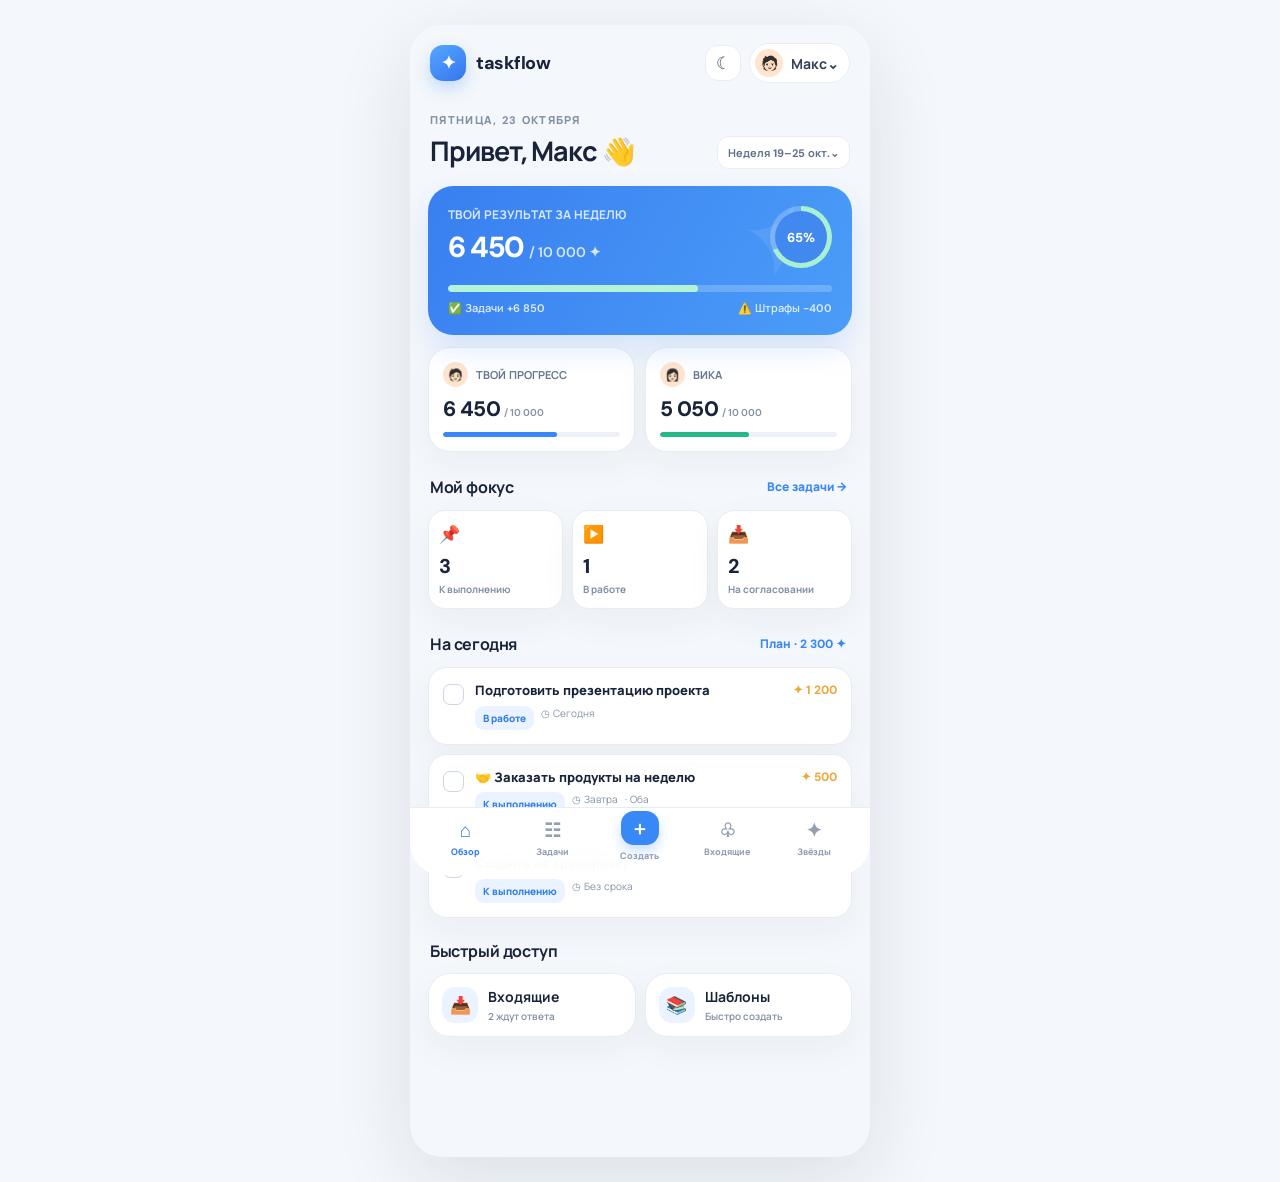
==== prototype/taskflow-miniapp.html @ b6d4b03f "feat: launch Telegram Mini App for TaskFlow" ====
<!doctype html>
<html lang="ru">
<head>
<meta charset="utf-8"><meta name="viewport" content="width=device-width,initial-scale=1,viewport-fit=cover"><meta name="theme-color" content="#f4f7fb">
<title>TaskFlow — Mini App concept</title>
<style>
@import url('https://fonts.googleapis.com/css2?family=DM+Sans:wght@400;500;600;700;800&family=Manrope:wght@400;500;600;700;800&display=swap');
:root{--bg:#f4f7fb;--card:#fff;--ink:#19243a;--muted:#8290a5;--line:#e8edf4;--blue:#3988f7;--blue2:#eaf3ff;--mint:#27b889;--amber:#f1a83b;--red:#e66a75;--shadow:0 12px 36px #253c5d0c;--radius:22px}*{box-sizing:border-box}body{margin:0;background:var(--bg);color:var(--ink);font-family:'DM Sans',Manrope,-apple-system,BlinkMacSystemFont,sans-serif;font-size:14px}button,input,select,textarea{font:inherit}button{cursor:pointer;border:0}.app{max-width:460px;min-height:100vh;margin:auto;background:var(--bg);position:relative;padding-bottom:98px;overflow:hidden}.top{padding:18px 20px 12px;display:flex;align-items:center;justify-content:space-between}.brand{display:flex;align-items:center;gap:10px;font-weight:800;font-size:18px;letter-spacing:-.5px}.logo{width:36px;height:36px;border-radius:13px;background:linear-gradient(145deg,#56a7ff,#3476ee);display:grid;place-items:center;color:white;box-shadow:0 7px 16px #3988f744}.profile{display:flex;align-items:center;gap:8px;background:#fff;border:1px solid var(--line);padding:5px 10px 5px 5px;border-radius:99px;color:#344158;font-weight:700}.avatar{width:28px;height:28px;border-radius:50%;background:#ffe5cf;display:grid;place-items:center}.content{padding:8px 18px 22px}.greeting{display:flex;justify-content:space-between;align-items:flex-end;margin:9px 2px 17px}.eyebrow{color:var(--muted);font-size:11px;font-weight:800;text-transform:uppercase;letter-spacing:1.3px}.greeting h1{font-size:27px;letter-spacing:-1.1px;margin:5px 0 0}.week-chip{background:#fff;border:1px solid var(--line);border-radius:12px;padding:8px 10px;color:#61718a;font-size:11px;font-weight:700}.hero{background:linear-gradient(120deg,#397ff0,#4b9df8);color:white;border-radius:25px;padding:20px;box-shadow:0 15px 30px #3988f72a;position:relative;overflow:hidden}.hero:after{content:'✦';position:absolute;right:22px;top:-17px;font-size:112px;color:#ffffff16;transform:rotate(15deg)}.hero-head{display:flex;justify-content:space-between;position:relative;z-index:1}.hero-label{font-size:12px;color:#d8e9ff;font-weight:700}.hero-total{font-size:29px;font-weight:800;letter-spacing:-1px;margin-top:5px}.hero-total small{font-size:14px;font-weight:600;color:#d5e6ff;letter-spacing:0}.goal-ring{width:62px;height:62px;border-radius:50%;display:grid;place-items:center;background:conic-gradient(#a9f0d2 0 68%,#ffffff39 68%);position:relative}.goal-ring:before{content:'';position:absolute;inset:5px;background:#4289ef;border-radius:50%}.goal-ring span{position:relative;font-size:13px;font-weight:800}.progress{height:7px;border-radius:10px;background:#ffffff35;margin:17px 0 8px;overflow:hidden;position:relative;z-index:1}.progress i{display:block;background:#b3f4d8;width:68%;height:100%;border-radius:inherit}.hero-foot{display:flex;justify-content:space-between;color:#deedff;font-size:11px;font-weight:600;position:relative;z-index:1}.duo{display:grid;grid-template-columns:1fr 1fr;gap:10px;margin:12px 0}.person-card,.stat,.panel,.task-card,.shortcut{background:var(--card);border:1px solid var(--line);border-radius:var(--radius);box-shadow:var(--shadow)}.person-card{padding:14px}.person-head{display:flex;align-items:center;gap:8px;color:#69788e;font-weight:700;font-size:11px}.person-head .avatar{width:25px;height:25px;font-size:12px}.person-points{font-size:21px;font-weight:800;letter-spacing:-.6px;margin:8px 0 2px}.person-points small{font-size:10px;color:var(--muted);font-weight:600;letter-spacing:0}.mini-bar{height:5px;background:#edf1f7;border-radius:9px;overflow:hidden;margin-top:9px}.mini-bar i{height:100%;display:block;background:var(--blue);border-radius:9px}.section-head{display:flex;align-items:center;justify-content:space-between;margin:22px 2px 11px}.section-head h2{font-size:16px;margin:0;letter-spacing:-.4px}.text-btn{background:none;color:var(--blue);font-size:12px;font-weight:800;padding:4px}.metrics{display:grid;grid-template-columns:repeat(3,1fr);gap:9px}.stat{padding:12px 10px;border-radius:17px}.stat-icon{font-size:17px}.stat-num{font-size:20px;font-weight:800;margin-top:8px;letter-spacing:-.5px}.stat-label{color:var(--muted);font-size:10px;font-weight:700;margin-top:3px}.shortcuts{display:grid;grid-template-columns:1fr 1fr;gap:9px}.shortcut{padding:13px;display:flex;align-items:center;gap:10px;text-align:left;color:var(--ink);font-weight:700}.shortcut .tile{width:36px;height:36px;border-radius:13px;display:grid;place-items:center;background:var(--blue2);font-size:17px}.shortcut small{display:block;color:var(--muted);font-size:10px;font-weight:600;margin-top:3px}.panel{padding:14px;border-radius:19px}.task-card{padding:14px;margin-bottom:9px;border-radius:19px;display:flex;gap:11px;align-items:flex-start;cursor:pointer}.check{width:21px;height:21px;border-radius:7px;border:1.7px solid #cbd6e5;flex:0 0 auto;margin-top:2px}.task-body{flex:1;min-width:0}.task-title{font-weight:800;font-size:13px;line-height:1.35}.task-meta{color:var(--muted);font-size:10px;margin-top:6px;display:flex;gap:7px;flex-wrap:wrap}.task-points{font-size:12px;color:#eca93f;font-weight:800;white-space:nowrap}.badge{display:inline-flex;align-items:center;gap:4px;padding:5px 8px;border-radius:9px;font-size:10px;font-weight:800;background:#eff4fa;color:#75849a}.badge.blue{background:#eaf3ff;color:#347fe7}.badge.green{background:#e8f8f1;color:#21a879}.badge.orange{background:#fff5e5;color:#df972d}.badge.red{background:#fff0f1;color:#d85d68}.filters{display:flex;gap:7px;overflow:auto;padding:2px 0 10px;scrollbar-width:none}.filters button{background:#fff;border:1px solid var(--line);padding:8px 12px;border-radius:99px;color:#76859b;font-size:11px;font-weight:800;white-space:nowrap}.filters button.active{background:#2f80f4;border-color:#2f80f4;color:white}.tabscope{display:flex;background:#e9eef6;border-radius:13px;padding:3px;margin:6px 0 12px}.tabscope button{background:transparent;flex:1;padding:8px 2px;border-radius:10px;color:#78869a;font-size:10px;font-weight:800}.tabscope button.active{background:white;color:#2d7fea;box-shadow:0 2px 8px #263b5b10}.bottom{position:fixed;bottom:0;left:50%;transform:translateX(-50%);width:min(460px,100%);padding:9px 12px calc(10px + env(safe-area-inset-bottom));background:#fffffff2;backdrop-filter:blur(18px);border-top:1px solid #e7edf5;display:grid;grid-template-columns:repeat(5,1fr);z-index:10}.nav{color:#94a0b2;background:none;display:flex;align-items:center;flex-direction:column;gap:4px;font-size:9px;font-weight:800;padding:3px}.nav b{font-size:19px;line-height:21px}.nav.active{color:#347fe8}.nav.add b{background:#3888f5;color:white;border-radius:13px;width:38px;height:34px;display:grid;place-items:center;margin-top:-9px;box-shadow:0 6px 12px #3988f744}.page-title{font-size:24px;letter-spacing:-.9px;margin:8px 2px 5px}.sub{color:var(--muted);font-size:12px;margin:0 2px 15px}.summary-row{display:flex;gap:8px;overflow:auto;margin:12px 0}.summary-pill{background:white;border:1px solid var(--line);border-radius:13px;padding:10px 12px;white-space:nowrap;font-size:11px;color:#687991;font-weight:700}.summary-pill strong{color:var(--ink);font-size:14px;margin-right:4px}.primary{width:100%;border-radius:15px;padding:14px;color:white;background:var(--blue);font-weight:800;box-shadow:0 8px 17px #3988f72b}.secondary{background:#eef4fc;color:#3d80dc;border-radius:13px;padding:11px 13px;font-weight:800}.danger{background:#fff0f1;color:#d75c67;border-radius:13px;padding:11px 13px;font-weight:800}.modal-wrap{position:fixed;inset:0;background:#14223a66;z-index:30;display:none;align-items:flex-end;justify-content:center}.modal-wrap.open{display:flex}.modal{width:min(460px,100%);max-height:90vh;overflow:auto;background:#f8fafd;border-radius:25px 25px 0 0;padding:11px 20px calc(22px + env(safe-area-inset-bottom));animation:up .22s ease}.handle{width:38px;height:4px;background:#d8e0eb;border-radius:8px;margin:0 auto 17px}.modal-head{display:flex;justify-content:space-between;align-items:center;margin-bottom:17px}.modal-head h2{margin:0;font-size:19px;letter-spacing:-.5px}.close{width:31px;height:31px;border-radius:50%;background:#eaf0f7;color:#7b899d;font-size:19px}.field{margin:13px 0}.field label{display:block;color:#687890;font-size:11px;font-weight:800;margin:0 0 7px 2px}.field input,.field select,.field textarea{width:100%;border:1px solid #e1e8f0;border-radius:13px;background:#fff;padding:13px;color:var(--ink);outline:0}.field textarea{min-height:78px;resize:vertical}.choice-row{display:flex;gap:7px}.choice{flex:1;border:1px solid #e1e8f0;background:#fff;color:#697991;padding:10px 5px;border-radius:12px;font-size:11px;font-weight:800}.choice.selected{background:#eaf3ff;border-color:#82b6fa;color:#347fe8}.modal-actions{display:flex;gap:9px;margin-top:18px}.modal-actions>*{flex:1}.confirm-card{padding:18px;background:#fff;border-radius:19px;text-align:center;margin:15px 0}.confirm-card .big{font-size:36px}.confirm-card h3{margin:8px 0}.confirm-card p{color:var(--muted);font-size:12px;line-height:1.5}.approval{border:1px solid #e9edf4;border-radius:17px;background:#fff;padding:14px;margin:9px 0}.approval-actions{display:flex;gap:7px;margin-top:12px}.approval-actions button{flex:1}.empty{text-align:center;padding:30px 18px;color:#8794a7}.empty b{display:block;font-size:32px;margin-bottom:8px}.toast{position:fixed;z-index:50;left:50%;bottom:91px;transform:translate(-50%,20px);opacity:0;background:#17243a;color:white;padding:11px 16px;border-radius:13px;font-size:12px;font-weight:700;transition:.2s;pointer-events:none;white-space:nowrap}.toast.show{opacity:1;transform:translate(-50%,0)}.week-switch{display:flex;align-items:center;justify-content:space-between;margin:10px 0 14px}.week-switch button{background:#fff;border:1px solid var(--line);width:34px;height:34px;border-radius:11px;color:#4a85d5;font-size:18px}.week-switch strong{font-size:12px}.score-card{padding:16px;background:white;border:1px solid var(--line);border-radius:19px;margin-bottom:10px}.score-top{display:flex;align-items:center;justify-content:space-between}.score-name{font-weight:800}.score-total{font-size:22px;font-weight:800;letter-spacing:-.8px}.score-detail{display:flex;justify-content:space-between;margin-top:11px;color:#8793a5;font-size:10px}.score-detail b{color:#45536a}.setting-row{display:flex;justify-content:space-between;align-items:center;padding:14px 2px;border-bottom:1px solid var(--line)}.setting-row:last-child{border:0}.setting-row span{font-weight:700}.setting-row small{display:block;color:var(--muted);font-size:10px;margin-top:4px}.setting-row button{background:#eef4fc;color:#4385dd;padding:8px 10px;border-radius:10px;font-weight:800;font-size:11px}@keyframes up{from{transform:translateY(30px);opacity:.7}to{transform:translateY(0);opacity:1}}@media(min-width:700px){body{padding:25px 0}.app{min-height:calc(100vh - 50px);border-radius:32px;box-shadow:0 24px 80px #1e35551c}.bottom{bottom:25px;border-radius:0 0 32px 32px}.modal-wrap{align-items:center}.modal{border-radius:25px;padding-bottom:22px}}
/* Dark palette follows Telegram's night surfaces while keeping the same accent hierarchy. */
:root[data-theme="dark"]{color-scheme:dark;--bg:#111820;--card:#1a242f;--ink:#eef3fa;--muted:#91a0b2;--line:#293643;--blue:#4a96ff;--blue2:#213852;--shadow:0 12px 36px #00000024}
:root[data-theme="dark"] body{background:var(--bg)}
:root[data-theme="dark"] .profile,:root[data-theme="dark"] .week-chip,:root[data-theme="dark"] .filters button,:root[data-theme="dark"] .summary-pill,:root[data-theme="dark"] .score-card,:root[data-theme="dark"] .approval,:root[data-theme="dark"] .confirm-card,:root[data-theme="dark"] .field input,:root[data-theme="dark"] .field select,:root[data-theme="dark"] .field textarea,:root[data-theme="dark"] .choice{background:#1a242f;color:var(--ink);border-color:var(--line)}
:root[data-theme="dark"] .profile{color:#dce5f0}
:root[data-theme="dark"] .person-head,:root[data-theme="dark"] .score-detail,:root[data-theme="dark"] .task-meta{color:#9aaabd}
:root[data-theme="dark"] .mini-bar{background:#303d4a}
:root[data-theme="dark"] .check{border-color:#536274}
:root[data-theme="dark"] .badge{background:#293643;color:#a8b6c7}
:root[data-theme="dark"] .badge.blue{background:#203953;color:#80b8ff}
:root[data-theme="dark"] .badge.green{background:#1d3b34;color:#72d6b1}
:root[data-theme="dark"] .badge.orange{background:#423624;color:#f2c26e}
:root[data-theme="dark"] .badge.red{background:#432b32;color:#f08b95}
:root[data-theme="dark"] .tabscope{background:#202b36}
:root[data-theme="dark"] .tabscope button.active{background:#334250;color:#8fc0ff;box-shadow:none}
:root[data-theme="dark"] .bottom{background:#151e27f2;border-color:#293643}
:root[data-theme="dark"] .secondary,:root[data-theme="dark"] .setting-row button{background:#263847;color:#91c2ff}
:root[data-theme="dark"] .danger{background:#422b32;color:#ff9ca4}
:root[data-theme="dark"] .modal{background:#18222c}
:root[data-theme="dark"] .handle{background:#465360}
:root[data-theme="dark"] .close{background:#293743;color:#bac6d3}
:root[data-theme="dark"] .field label{color:#a2b0c0}
:root[data-theme="dark"] .choice.selected{background:#203953;border-color:#4a96ff;color:#91c4ff}
:root[data-theme="dark"] .approval{border-color:#293643}
:root[data-theme="dark"] .score-detail b{color:#dce5f0}
:root[data-theme="dark"] .theme-toggle{background:#263847;color:#ffd36f}
.top-actions{display:flex;align-items:center;gap:8px}.theme-toggle{width:36px;height:36px;border-radius:13px;background:#fff;border:1px solid var(--line);color:#42516a;font-size:17px;display:grid;place-items:center}
</style>
</head>
<body><div class="app"><header class="top"><div class="brand"><div class="logo">✦</div>taskflow</div><div class="top-actions"><button class="theme-toggle" id="themeToggle" aria-label="Включить тёмную тему" onclick="toggleTheme()">☾</button><button class="profile" onclick="toast('Профиль: Макс')"><span class="avatar">🧑🏻</span> Макс⌄</button></div></header><main id="view" class="content"></main><nav class="bottom" id="nav"></nav></div><div class="modal-wrap" id="modalWrap" onclick="if(event.target===this)closeModal()"><section class="modal" id="modal"></section></div><div class="toast" id="toast"></div>
<script>
const peer='Вика';let page='home',scope='mine',filter='all',weekOffset=0;let nextId=12;
let tasks=[
{id:1,title:'Подготовить презентацию проекта',status:'IN_PROGRESS',target:'SELF',owner:'Макс',points:1200,deadline:'Сегодня',effort:90,comment:'Финальная версия для встречи',author:'Макс'},
{id:2,title:'Заказать продукты на неделю',status:'TODO',target:'SHARED',owner:'Оба',points:500,deadline:'Завтра',effort:30,comment:'Не забыть кофе и фрукты',author:'Вика'},
{id:3,title:'Разобрать кладовку',status:'BACKLOG',target:'PEER',owner:peer,points:800,deadline:'25 окт',effort:60,comment:'',author:'Макс'},
{id:4,title:'Сходить на тренировку',status:'TODO',target:'SELF',owner:'Макс',points:350,deadline:'Без срока',effort:60,comment:'',author:'Макс'},
{id:5,title:'Оплатить интернет',status:'DONE',target:'SELF',owner:'Макс',points:150,deadline:'Вчера',effort:5,comment:'',author:'Макс'},
{id:6,title:'Записать машину на ТО',status:'BACKLOG',target:'SELF',owner:'Макс',points:600,deadline:'Без срока',effort:20,comment:'',author:peer},
{id:7,title:'Выбрать фильм на вечер',status:'TODO',target:'SHARED',owner:'Оба',points:250,deadline:'Сегодня',effort:15,comment:'',author:'Макс'},
{id:8,title:'Купить корм для кота',status:'CANCELLED',target:'PEER',owner:peer,points:300,deadline:'Без срока',effort:10,comment:'',author:'Вика'}];
let penalties=[{name:'Опоздание',emoji:'⏰',method:'За минуту',rate:50,active:true},{name:'Instagram',emoji:'📱',method:'За минуту',rate:100,active:true},{name:'Другое',emoji:'✏️',method:'Вручную',rate:null,active:true}];
let templates=[{title:'Английский',points:500,effort:60},{title:'Диплом',points:500,effort:60},{title:'Тренировка',points:350,effort:60}];let results=[{name:'Макс',earned:6850,lost:400,goal:10000,emoji:'🧑🏻'},{name:'Вика',earned:5200,lost:150,goal:10000,emoji:'👩🏻'}];
const statuses={BACKLOG:['Ждёт согласования','orange'],TODO:['К выполнению','blue'],IN_PROGRESS:['В работе','blue'],DONE:['Выполнено','green'],CANCELLED:['Отменена','red']};
const money=n=>Number(n||0).toLocaleString('ru-RU');
function toast(s){let t=document.getElementById('toast');t.textContent=s;t.classList.add('show');setTimeout(()=>t.classList.remove('show'),2100)}
function go(p){page=p;render()}function navRender(){let items=[['home','⌂','Обзор'],['tasks','☷','Задачи'],['new','＋','Создать'],['inbox','♧','Входящие'],['stars','✦','Звёзды']];document.getElementById('nav').innerHTML=items.map(([id,icon,label])=>`<button class="nav ${page===id?'active':''} ${id==='new'?'add':''}" onclick="${id==='new'?'openTask()':`go('${id}')`}"><b>${icon}</b>${label}</button>`).join('')}
function esc(s){return String(s).replace(/[&<>"']/g,c=>({'&':'&amp;','<':'&lt;','>':'&gt;','"':'&quot;',"'":'&#39;'}[c]))}
function home(){let active=tasks.filter(t=>['TODO','IN_PROGRESS'].includes(t.status));let done=tasks.filter(t=>t.status==='DONE').length;let backlog=tasks.filter(t=>t.status==='BACKLOG').length;return `<div class="greeting"><div><div class="eyebrow">Пятница, 23 октября</div><h1>Привет, Макс 👋</h1></div><div class="week-chip">Неделя 19–25 окт.⌄</div></div><section class="hero"><div class="hero-head"><div><div class="hero-label">ТВОЙ РЕЗУЛЬТАТ ЗА НЕДЕЛЮ</div><div class="hero-total">${money(6450)} <small>/ 10 000 ✦</small></div></div><div class="goal-ring"><span>65%</span></div></div><div class="progress"><i style="width:65%"></i></div><div class="hero-foot"><span>✅ Задачи +6 850</span><span>⚠️ Штрафы −400</span></div></section><div class="duo">${results.map(r=>`<div class="person-card"><div class="person-head"><span class="avatar">${r.emoji}</span>${r.name=== 'Макс'?'ТВОЙ ПРОГРЕСС':'ВИКА'}</div><div class="person-points">${money(r.earned-r.lost)} <small>/ ${money(r.goal)}</small></div><div class="mini-bar"><i style="width:${(r.earned-r.lost)/r.goal*100}%;background:${r.name==='Макс'?'#3988f7':'#27b889'}"></i></div></div>`).join('')}</div><div class="section-head"><h2>Мой фокус</h2><button class="text-btn" onclick="go('tasks')">Все задачи →</button></div><div class="metrics"><div class="stat"><div class="stat-icon">📌</div><div class="stat-num">${active.filter(t=>t.status==='TODO').length}</div><div class="stat-label">К выполнению</div></div><div class="stat"><div class="stat-icon">▶️</div><div class="stat-num">${active.filter(t=>t.status==='IN_PROGRESS').length}</div><div class="stat-label">В работе</div></div><div class="stat"><div class="stat-icon">📥</div><div class="stat-num">${backlog}</div><div class="stat-label">На согласовании</div></div></div><div class="section-head"><h2>На сегодня</h2><button class="text-btn" onclick="go('tasks')">План · ${money(active.reduce((n,t)=>n+t.points,0))} ✦</button></div>${active.slice(0,3).map(taskRow).join('')}<div class="section-head"><h2>Быстрый доступ</h2></div><div class="shortcuts"><button class="shortcut" onclick="go('inbox')"><span class="tile">📥</span><span>Входящие<small>${backlog} ждут ответа</small></span></button><button class="shortcut" onclick="go('templates')"><span class="tile">📚</span><span>Шаблоны<small>Быстро создать</small></span></button></div>`}
function taskPage(){let all=tasks.filter(t=>{if(scope==='mine'&&t.owner!=='Макс'&&t.target!=='SHARED')return false;if(scope==='peer'&&t.owner==='Макс')return false;if(scope==='shared'&&t.target!=='SHARED')return false;if(scope==='assigned'&&t.author!=='Макс')return false;return filter==='all'||filter==='active'&&['TODO','IN_PROGRESS'].includes(t.status)||filter==='work'&&t.status==='IN_PROGRESS'||filter==='backlog'&&t.status==='BACKLOG'||filter==='done'&&t.status==='DONE'||filter==='archive'&&['DONE','CANCELLED'].includes(t.status)});let todo=tasks.filter(t=>t.status==='TODO').reduce((n,t)=>n+t.points,0),work=tasks.filter(t=>t.status==='IN_PROGRESS').reduce((n,t)=>n+t.points,0);return `<h1 class="page-title">Задачи</h1><p class="sub">Весь план и задачи для вас двоих</p><div class="summary-row"><div class="summary-pill"><strong>${money(todo)}</strong> к выполнению</div><div class="summary-pill"><strong>${money(work)}</strong> в работе</div><div class="summary-pill"><strong>${money(todo+work)}</strong> план ✦</div></div><div class="tabscope">${[['mine','Мои'],['peer','Вики'],['shared','Общие'],['assigned','Создал']].map(([s,l])=>`<button class="${scope===s?'active':''}" onclick="scope='${s}';render()">${l}</button>`).join('')}</div><div class="filters">${[['all','Все'],['active','Активные'],['work','В работе'],['backlog','Согласование'],['done','Готово'],['archive','Архив']].map(([f,l])=>`<button class="${filter===f?'active':''}" onclick="filter='${f}';render()">${l}</button>`).join('')}</div>${all.length?all.map(taskRow).join(''):`<div class="empty"><b>☀️</b>Здесь пока нет задач</div>`}<button class="primary" onclick="openTask()">＋ Новая задача</button>`}
function inbox(){let pending=tasks.filter(t=>t.status==='BACKLOG');return `<h1 class="page-title">Входящие</h1><p class="sub">Предложения, которые ждут твоего решения</p>${pending.length?pending.map(t=>`<div class="approval"><div style="display:flex;justify-content:space-between"><span class="badge orange">${t.owner==='Макс'?'Нужно оценить':'Нужно принять'}</span><span class="task-points">✦ ${money(t.points)}${t.target==='SHARED'?' каждому':''}</span></div><h3 style="font-size:15px;margin:12px 0 5px">${esc(t.title)}</h3><div class="task-meta">От ${t.author} · ${t.deadline} · ${t.effort} мин.</div>${t.comment?`<p style="font-size:11px;color:#738198">${esc(t.comment)}</p>`:''}<div class="approval-actions"><button class="primary" style="padding:10px" onclick="approve(${t.id})">✓ Принять ${money(t.points)} ✦</button><button class="secondary" onclick="rateOther(${t.id})">Изменить</button></div><button class="text-btn" style="margin:8px 0 0" onclick="rejectTask(${t.id})">Отклонить предложение</button></div>`).join(''):`<div class="empty"><b>✨</b>Все предложения рассмотрены</div>`}`}
function stars(){return `<h1 class="page-title">Звёзды</h1><p class="sub">Результаты и история баллов</p><div class="week-switch"><button onclick="weekOffset--;render()">‹</button><strong>${weekOffset===0?'19 — 25 октября':weekOffset===-1?'12 — 18 октября':'Неделя '+(20+weekOffset*7)+' октября'}</strong><button onclick="weekOffset=Math.min(0,weekOffset+1);render()">›</button></div>${results.map(r=>{let earned=weekOffset===0?r.earned:r.earned-1900,lost=weekOffset===0?r.lost:r.lost+100,net=earned-lost,pct=Math.max(0,Math.min(100,net/r.goal*100));return `<section class="score-card"><div class="score-top"><div><div class="person-head"><span class="avatar">${r.emoji}</span><span class="score-name">${r.name}</span></div><div class="score-total" style="margin-top:9px">${money(net)} <span style="font-size:12px;color:#8793a5">/ ${money(r.goal)} ✦</span></div></div><div class="goal-ring" style="background:conic-gradient(${r.name==='Макс'?'#3988f7':'#27b889'} ${pct}%,#edf2f8 ${pct}%)"><span style="color:#25344b">${Math.round(pct)}%</span></div></div><div class="mini-bar"><i style="width:${pct}%;background:${r.name==='Макс'?'#3988f7':'#27b889'}"></i></div><div class="score-detail"><span>Задачи <b>+${money(earned)}</b></span><span>Штрафы <b>−${money(lost)}</b></span><span>Осталось <b>${money(Math.max(0,r.goal-net))}</b></span></div></section>`}).join('')}<div class="section-head"><h2>История баллов</h2><button class="text-btn" onclick="toast('Показаны последние 5 недель')">Все недели⌄</button></div><div class="panel">${['13–19 окт.','6–12 окт.','29 сен. – 5 окт.'].map((x,i)=>`<div class="setting-row"><span>📅 ${x}<small>Макс ${money([4550,8100,7200][i])} ✦ · Вика ${money([6020,3400,9110][i])} ✦</small></span><span class="badge ${i===1?'green':'blue'}">${i===1?'Цель достигнута':'Неделя'}</span></div>`).join('')}</div><div class="section-head"><h2>Штрафы</h2><button class="text-btn" onclick="go('penalties')">Смотреть все →</button></div><button class="shortcut" style="width:100%" onclick="go('penalties')"><span class="tile">⚠️</span><span>Штрафы этой недели<small>Макс −400 ✦ · Вика −150 ✦</small></span></button>`}
function templatePage(){return `<h1 class="page-title">Шаблоны</h1><p class="sub">Общие заготовки с готовой оценкой</p>${templates.map((t,i)=>`<div class="task-card" onclick="openTask(0,${i})"><div class="tile" style="width:38px;height:38px;border-radius:13px;background:#eef5ff;display:grid;place-items:center">${['📘','🎓','🏃'][i%3]}</div><div class="task-body"><div class="task-title">${esc(t.title)}</div><div class="task-meta">⏱ ${t.effort} мин. · готовая оценка</div></div><div class="task-points">✦ ${money(t.points)}</div></div>`).join('')}<button class="primary" onclick="editTemplate()">＋ Создать шаблон</button><div class="section-head"><h2>Автоматическая оценка</h2></div><p class="sub">Задачи себе и общие задачи из шаблона сразу попадают в план. Если изменить название, время или баллы, задаче понадобится согласование.</p>`}
function penaltyPage(){return `<h1 class="page-title">Штрафы</h1><p class="sub">Назначайте вручную, результаты сохраняют историю</p><button class="primary" onclick="penaltyForm()">＋ Назначить штраф</button><div class="section-head"><h2>Типы штрафов</h2><button class="text-btn" onclick="newPenaltyType()">＋ Новый тип</button></div><div class="panel">${penalties.map((p,i)=>`<div class="setting-row"><span>${p.emoji} ${p.name}<small>${p.method}${p.rate?` · ${money(p.rate)} ✦/мин`:''}</small></span><button onclick="togglePenalty(${i})">${p.active?'Вкл.':'Выкл.'}</button></div>`).join('')}</div><div class="section-head"><h2>Недавние</h2></div><div class="panel"><div class="setting-row"><span>⏰ Опоздание<small>Макс · 22 окт. · 8 минут</small></span><b style="color:#db6571">−400 ✦</b></div><div class="setting-row"><span>📱 Instagram<small>Вика · 21 окт. · 2 минуты</small></span><b style="color:#db6571">−200 ✦</b></div></div>`}
function settings(){return `<h1 class="page-title">Настройки</h1><p class="sub">Личные цели и параметры приложения</p><div class="panel"><div class="setting-row"><span>🎯 Недельная цель<small>Твоя цель на неделю</small></span><button onclick="setGoal()">10 000 ✦</button></div><div class="setting-row"><span>🌍 Часовой пояс<small>Для дат и дедлайнов</small></span><button onclick="setZone()">Москва</button></div><div class="setting-row"><span>📅 Неделя результатов<small>Общие границы для вас обоих</small></span><b style="font-size:11px">Пн — Вс</b></div></div><div class="section-head"><h2>Управление</h2></div><div class="shortcuts"><button class="shortcut" onclick="go('templates')"><span class="tile">📚</span><span>Шаблоны<small>${templates.length} активных</small></span></button><button class="shortcut" onclick="go('penalties')"><span class="tile">⚠️</span><span>Типы штрафов<small>${penalties.length} правила</small></span></button></div><div class="section-head"><h2>Пара</h2></div><div class="panel"><div class="setting-row"><span>🧑🏻 Макс<small>Участник TaskFlow</small></span><span class="badge green">Ты</span></div><div class="setting-row"><span>👩🏻 Вика<small>Участник TaskFlow</small></span><span class="badge blue">В сети</span></div></div>`}
function render(){navRender();let v=document.getElementById('view');v.innerHTML=({home, tasks:taskPage,inbox,stars,templates:templatePage,penalties:penaltyPage,settings}[page]||home)()}
function modal(content,title){document.getElementById('modal').innerHTML=`<div class="handle"></div><div class="modal-head"><h2>${title}</h2><button class="close" onclick="closeModal()">×</button></div>${content}`;document.getElementById('modalWrap').classList.add('open')};function closeModal(){document.getElementById('modalWrap').classList.remove('open')}
function openTask(id=0,templateIndex=-1){let t=tasks.find(x=>x.id===id),tpl=templateIndex>=0?templates[templateIndex]:null;let target=t?.target||'SELF';modal(`<form id="taskForm" onsubmit="saveTask(event,${id})"><div class="field"><label>Название задачи</label><input name="title" maxlength="200" required placeholder="Например, подготовить презентацию" value="${esc(t?.title||tpl?.title||'')}"></div><div class="field"><label>Для кого</label><div class="choice-row">${[['SELF','Себе'],['PEER','Вике'],['SHARED','Вместе']].map(([v,l])=>`<button type="button" class="choice ${target===v?'selected':''}" data-target="${v}" onclick="selectTarget(this)">${l}</button>`).join('')}</div><input type="hidden" name="target" value="${target}"></div><div class="field"><label>Предложить звёзды · 1–10 000</label><input name="points" type="number" min="1" max="10000" placeholder="На оценку Вике" value="${t?.points||tpl?.points||''}"></div><div class="field"><label>Дедлайн</label><input name="deadline" type="date"></div><div class="field"><label>План, минут</label><input name="effort" type="number" min="1" max="10080" placeholder="Необязательно" value="${t?.effort||tpl?.effort||''}"></div><div class="field"><label>Комментарий</label><textarea name="comment" maxlength="1500" placeholder="Дополнительные детали">${esc(t?.comment||'')}</textarea></div><div class="modal-actions"><button type="button" class="secondary" onclick="closeModal()">Отмена</button><button class="primary">${id?'Сохранить':'Создать задачу'}</button></div>${id&&['TODO','IN_PROGRESS','BACKLOG'].includes(t.status)?`<button type="button" class="danger" style="width:100%;margin-top:10px" onclick="deleteTask(${id})">Отменить задачу</button>`:''}</form>`,id?'Редактировать задачу':'Новая задача')}
function selectTarget(btn){btn.parentNode.querySelectorAll('.choice').forEach(x=>x.classList.remove('selected'));btn.classList.add('selected');btn.parentNode.nextElementSibling.value=btn.dataset.target}
function saveTask(e,id){e.preventDefault();let f=new FormData(e.target),v=Object.fromEntries(f);if(id){Object.assign(tasks.find(t=>t.id===id),{title:v.title,target:v.target,owner:v.target==='SHARED'?'Оба':v.target==='PEER'?peer:'Макс',points:+v.points||null,deadline:v.deadline||'Без срока',effort:+v.effort||null,comment:v.comment});toast('Изменения сохранены')}else{tasks.unshift({id:nextId++,title:v.title,status:'BACKLOG',target:v.target,owner:v.target==='SHARED'?'Оба':v.target==='PEER'?peer:'Макс',points:+v.points||null,deadline:v.deadline||'Без срока',effort:+v.effort||null,comment:v.comment,author:'Макс'});toast(v.target==='SELF'?'Задача отправлена на согласование':'Предложение отправлено')}closeModal();render()}
function deleteTask(id){let t=tasks.find(x=>x.id===id);modal(`<div class="confirm-card"><div class="big">🗃️</div><h3>Отменить задачу?</h3><p>Задача попадёт в архив. Отменённая задача не начисляет баллы и не удаляется из истории.</p></div><div class="modal-actions"><button class="secondary" onclick="openTask(${id})">Назад</button><button class="danger" onclick="tasks.find(x=>x.id===${id}).status='CANCELLED';closeModal();render();toast('Задача отправлена в архив')">Подтвердить</button></div>`,'Архивирование')}
function quickDone(id){let t=tasks.find(x=>x.id===id);if(t.status==='TODO'||t.status==='IN_PROGRESS'){confirmAction('Завершить задачу?',`Будет начислено ${money(t.points)} звёзд${t.target==='SHARED'?' каждому':''}.`,()=>{t.status='DONE';render();toast('Задача выполнена · звёзды начислены')})}else openTask(id)}
function confirmAction(title,desc,fn){modal(`<div class="confirm-card"><div class="big">✨</div><h3>${title}</h3><p>${desc}</p></div><div class="modal-actions"><button class="secondary" onclick="closeModal()">Назад</button><button class="primary" id="confirmBtn">Подтвердить</button></div>`,'Подтверждение');document.getElementById('confirmBtn').onclick=()=>{closeModal();fn()}}
function approve(id){let t=tasks.find(x=>x.id===id);confirmAction('Принять предложение?',`Задача «${t.title}» перейдёт в план со стоимостью ${money(t.points)} ✦.`,()=>{t.status='TODO';toast('Задача добавлена в план');render()})}
function rateOther(id){let t=tasks.find(x=>x.id===id);modal(`<div class="field"><label>Финальная оценка · 1–10 000</label><input id="newRate" type="number" min="1" max="10000" value="${t.points}"></div><p class="sub">После принятия задача появится в плане.</p><div class="modal-actions"><button class="secondary" onclick="closeModal()">Отмена</button><button class="primary" onclick="let n=+document.getElementById('newRate').value;if(n<1||n>10000)return toast('Проверь сумму');tasks.find(x=>x.id===${id}).points=n;tasks.find(x=>x.id===${id}).status='TODO';closeModal();render();toast('Оценка сохранена')">Принять с оценкой</button></div>`,'Оценить задачу')}
function rejectTask(id){let t=tasks.find(x=>x.id===id);confirmAction('Отклонить предложение?',`«${t.title}» будет отменена без начисления звёзд.`,()=>{t.status='CANCELLED';render();toast('Предложение отклонено')})}
function transition(id,to){let t=tasks.find(x=>x.id===id),label={TODO:'вернуть к выполнению',IN_PROGRESS:'начать заново',CANCELLED:'отменить'}[to];confirmAction(to==='CANCELLED'?'Отменить задачу?':to==='TODO'||to==='IN_PROGRESS'&&t.status==='DONE'?'Открыть задачу снова?':'Изменить статус?',to==='CANCELLED'?'Задача останется в архиве без начисления баллов.':t.status==='DONE'?`Из результата исходной недели будут убраны ${money(t.points)} ✦${t.target==='SHARED'?' у обоих':''}.`:`Задача будет: ${label}.`,()=>{t.status=to;render();toast('Статус обновлён')})}
function detail(id){let t=tasks.find(x=>x.id===id),s=statuses[t.status];modal(`<div class="badge ${s[1]}">${s[0]}</div><h2 style="font-size:20px;margin:12px 0">${esc(t.title)}</h2><div class="panel"><div class="setting-row"><span>Исполнители</span><b>${t.owner}</b></div><div class="setting-row"><span>Оценка</span><b>✦ ${money(t.points)}${t.target==='SHARED'?' каждому':''}</b></div><div class="setting-row"><span>Дедлайн</span><b>${t.deadline}</b></div><div class="setting-row"><span>План</span><b>${t.effort||'—'} мин.</b></div><div class="setting-row"><span>Автор предложения</span><b>${t.author}</b></div></div>${t.comment?`<p class="sub" style="margin-top:12px">${esc(t.comment)}</p>`:''}<div class="modal-actions"><button class="secondary" onclick="openTask(${id})">✎ Изменить</button>${t.status==='TODO'?`<button class="primary" onclick="closeModal();transition(${id},'IN_PROGRESS')">▶ Начать</button>`:t.status==='IN_PROGRESS'?`<button class="primary" onclick="closeModal();quickDone(${id})">✓ Выполнить</button>`:t.status==='BACKLOG'?`<button class="primary" onclick="closeModal();approve(${id})">Оценить</button>`:t.status==='DONE'?`<button class="secondary" onclick="closeModal();transition(${id},'TODO')">↩ Вернуть</button>`:''}</div>${['TODO','IN_PROGRESS'].includes(t.status)?`<button class="danger" style="width:100%;margin-top:10px" onclick="closeModal();transition(${id},'CANCELLED')">Отменить задачу</button>`:''}`, 'Задача');}
function taskRow(t){let [label,color]=statuses[t.status];return `<article class="task-card" onclick="detail(${t.id})"><div class="check" onclick="event.stopPropagation();quickDone(${t.id})"></div><div class="task-body"><div class="task-title">${t.target==='SHARED'?'🤝 ':''}${esc(t.title)}</div><div class="task-meta"><span class="badge ${color}">${label}</span><span>◷ ${t.deadline}</span>${t.owner!=='Макс'?`<span>· ${t.owner}</span>`:''}</div></div>${t.points?`<div class="task-points">✦ ${money(t.points)}</div>`:''}</article>`}
function penaltyForm(){modal(`<div class="field"><label>Кому назначить</label><select id="penTarget"><option>Макс</option><option>Вика</option></select></div><div class="field"><label>Тип штрафа</label><select id="penType">${penalties.filter(p=>p.active).map((p,i)=>`<option value="${i}">${p.emoji} ${p.name} ${p.rate?`· ${p.rate} ✦/мин`:''}</option>`).join('')}</select></div><div class="field"><label>Минуты или баллы</label><input id="penAmount" type="number" min="1" value="5"></div><div class="field"><label>Комментарий</label><textarea id="penComment" placeholder="Пояснение"></textarea></div><div class="modal-actions"><button class="secondary" onclick="closeModal()">Отмена</button><button class="primary" onclick="previewPenalty()">Далее</button></div>`,'Новый штраф')}
function previewPenalty(){let p=penalties[+document.getElementById('penType').value],v=+document.getElementById('penAmount').value;if(v<1)return toast('Укажи сумму больше нуля');let points=p.method==='За минуту'?v*p.rate:p.rate||v,target=document.getElementById('penTarget').value,comment=document.getElementById('penComment').value;modal(`<div class="confirm-card"><div class="big">⚠️</div><h3>${p.emoji} ${p.name}</h3><p>${target} · ${p.method==='За минуту'?`${v} мин. × ${p.rate}`:`${v} баллов`}${comment?'<br>'+esc(comment):''}<br><br>Из результата недели будет вычтено <b>${money(points)} ✦</b>.</p></div><div class="modal-actions"><button class="secondary" onclick="penaltyForm()">Назад</button><button class="primary" onclick="closeModal();toast('Штраф подтверждён: −${money(points)} ✦')">Назначить</button></div>`,'Проверь штраф')}
function togglePenalty(i){penalties[i].active=!penalties[i].active;render();toast(penalties[i].active?'Тип включён':'Тип выключен')}
function editTemplate(){modal(`<div class="field"><label>Название</label><input id="tplName" required></div><div class="field"><label>Баллы · 1–10 000</label><input id="tplPoints" type="number" min="1" max="10000" value="500"></div><div class="field"><label>Время в минутах</label><input id="tplEffort" type="number" min="1" max="10080" value="60"></div><div class="modal-actions"><button class="secondary" onclick="closeModal()">Отмена</button><button class="primary" onclick="let n=document.getElementById('tplName').value.trim(),p=+document.getElementById('tplPoints').value;if(!n||!p)return toast('Заполни название и баллы');templates.push({title:n,points:p,effort:+document.getElementById('tplEffort').value||null});closeModal();render();toast('Шаблон создан')">Создать шаблон</button></div>`,'Новый шаблон')}
function newPenaltyType(){modal(`<div class="field"><label>Название</label><input id="ptName" placeholder="Например, Без тренировки"></div><div class="field"><label>Emoji</label><input id="ptEmoji" value="⚠️"></div><div class="field"><label>Способ расчёта</label><select id="ptMethod"><option>За минуту</option><option>Фиксированная сумма</option><option>Вручную</option></select></div><div class="field"><label>Ставка</label><input id="ptRate" type="number" value="50"></div><button class="primary" onclick="let n=document.getElementById('ptName').value.trim();if(!n)return toast('Добавь название');penalties.push({name:n,emoji:document.getElementById('ptEmoji').value||'⚠️',method:document.getElementById('ptMethod').value,rate:+document.getElementById('ptRate').value||null,active:true});closeModal();render();toast('Тип добавлен')">Сохранить тип</button>`,'Новый тип штрафа')}
function setGoal(){modal(`<div class="field"><label>Недельная цель · 1–1 000 000</label><input id="goal" type="number" value="10000"></div><div class="choice-row">${[5000,10000,15000,20000].map(n=>`<button class="choice" onclick="document.getElementById('goal').value=${n}">${money(n)}</button>`).join('')}</div><button class="primary" style="margin-top:18px" onclick="let v=+document.getElementById('goal').value;if(v<1)return toast('Цель должна быть больше нуля');results[0].goal=v;closeModal();render();toast('Цель обновлена')">Сохранить</button>`,'Недельная цель')}
function setZone(){modal(`<div class="field"><label>Часовой пояс отображения дат</label><select><option>Europe/Moscow · Москва</option><option>Europe/Helsinki · Хельсинки</option><option>UTC</option></select></div><p class="sub">Общая неделя результатов остаётся прежней.</p><button class="primary" onclick="closeModal();toast('Часовой пояс сохранён')">Сохранить</button>`,'Часовой пояс')}
function applyTheme(theme){document.documentElement.dataset.theme=theme;localStorage.setItem('taskflow-theme',theme);let dark=theme==='dark';document.getElementById('themeToggle').textContent=dark?'☀':'☾';document.getElementById('themeToggle').setAttribute('aria-label',dark?'Включить светлую тему':'Включить тёмную тему');document.querySelector('meta[name="theme-color"]').content=dark?'#111820':'#f4f7fb'}
function toggleTheme(){applyTheme(document.documentElement.dataset.theme==='dark'?'light':'dark')}
applyTheme(localStorage.getItem('taskflow-theme')||'light');render();
</script></body></html>
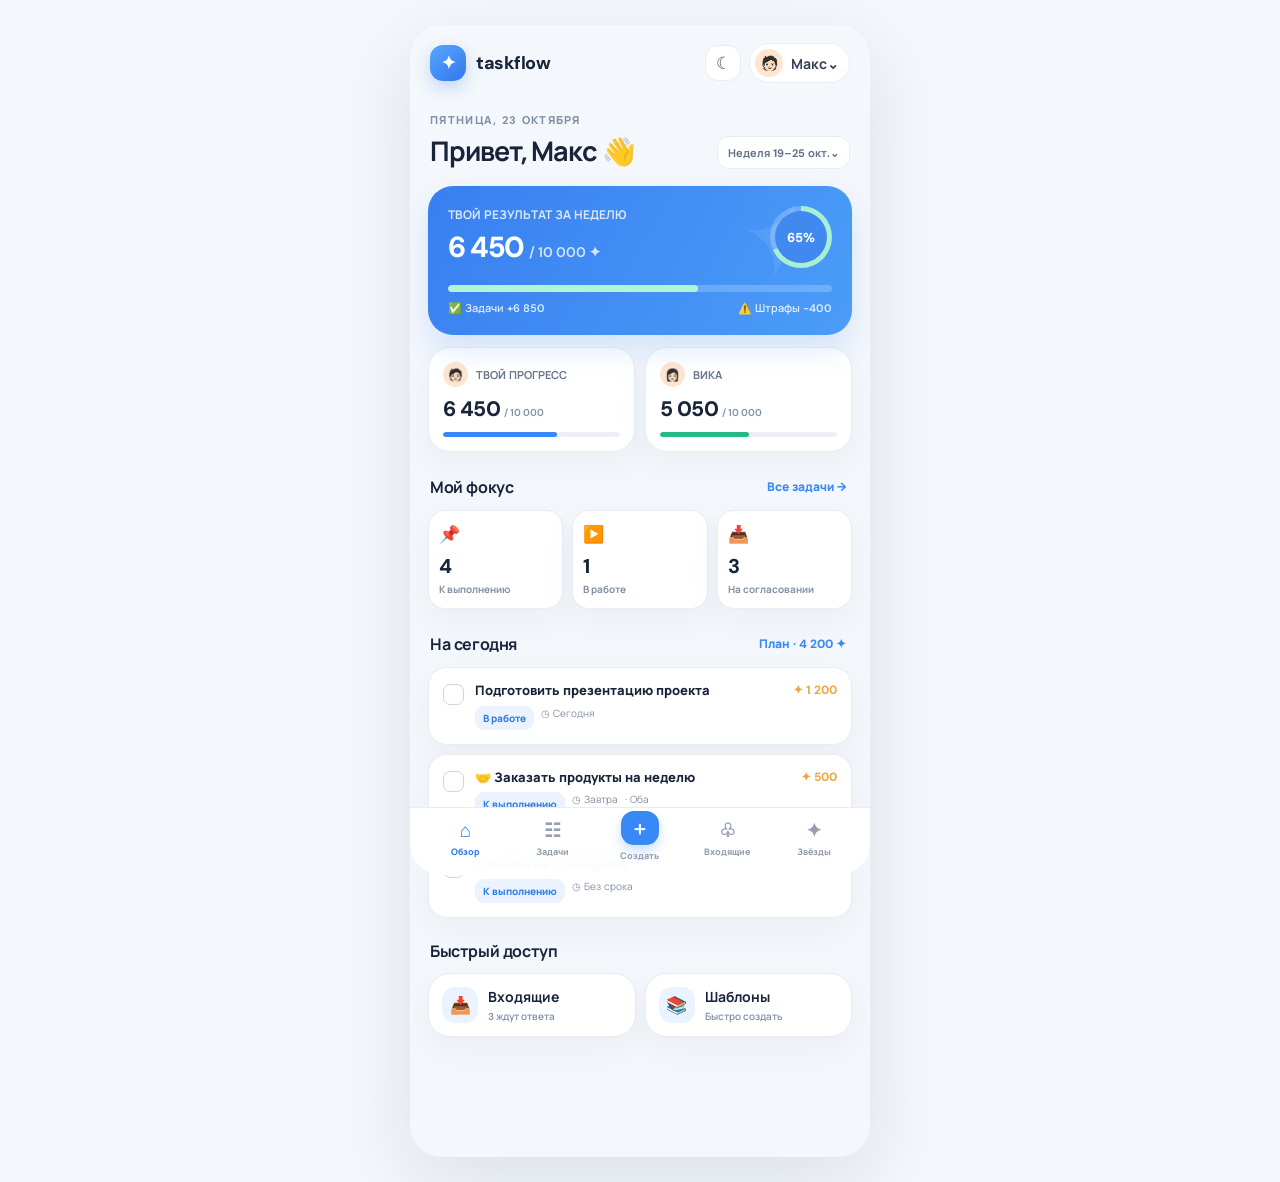
==== commit e01f11a8: "feat: add epic subtasks and task links" ====
--- a/prototype/taskflow-miniapp.html
+++ b/prototype/taskflow-miniapp.html
@@ -33,11 +33,13 @@
 :root[data-theme="dark"] .score-detail b{color:#dce5f0}
 :root[data-theme="dark"] .theme-toggle{background:#263847;color:#ffd36f}
 .top-actions{display:flex;align-items:center;gap:8px}.theme-toggle{width:36px;height:36px;border-radius:13px;background:#fff;border:1px solid var(--line);color:#42516a;font-size:17px;display:grid;place-items:center}
+.searchbox{display:flex;align-items:center;gap:9px;background:var(--card);border:1px solid var(--line);border-radius:15px;padding:0 13px;margin:12px 0}.searchbox span{color:var(--muted);font-size:16px}.searchbox input{width:100%;border:0;background:transparent;outline:0;padding:12px 0;color:var(--ink)}.epic-summary{padding:14px;background:linear-gradient(135deg,#eef5ff,#fff);border:1px solid #dbeaff;border-radius:17px;margin:12px 0}.epic-summary-top{display:flex;justify-content:space-between;align-items:center;gap:8px}.epic-summary-title{font-size:12px;font-weight:800}.epic-summary-points{font-size:14px;font-weight:800;color:#3782e8;white-space:nowrap}.epic-track{height:6px;border-radius:9px;background:#dfeaf7;overflow:hidden;margin:11px 0 7px}.epic-track i{display:block;height:100%;background:linear-gradient(90deg,#3988f7,#27b889);border-radius:9px;transition:width .25s ease}.epic-foot{display:flex;justify-content:space-between;gap:8px;color:var(--muted);font-size:10px;font-weight:700}.epic-label{color:#4d82c6;font-size:9px;font-weight:900;letter-spacing:.08em;text-transform:uppercase}.subtask-list{display:grid;gap:8px;margin:10px 0}.subtask-row{display:flex;align-items:center;gap:9px;padding:11px;border:1px solid var(--line);background:var(--card);border-radius:14px;cursor:pointer}.subtask-row:hover,.relation-row:hover{border-color:#b8d5fa}.subtask-icon{width:26px;height:26px;border-radius:9px;background:var(--blue2);color:#3d83e6;display:grid;place-items:center;font-size:12px;flex:0 0 auto}.subtask-copy{min-width:0;flex:1}.subtask-title{font-size:11px;font-weight:800;white-space:nowrap;overflow:hidden;text-overflow:ellipsis}.subtask-meta{margin-top:4px;color:var(--muted);font-size:9px}.subtask-price{font-size:11px;font-weight:800;color:#e5a037;white-space:nowrap}.progress-caption{display:flex;align-items:center;justify-content:space-between;font-size:10px;color:var(--muted);font-weight:700}.relation-row{display:flex;align-items:center;gap:9px;padding:11px;background:var(--card);border:1px solid var(--line);border-radius:13px;margin:7px 0;cursor:pointer}.relation-icon{width:26px;height:26px;border-radius:9px;background:#f0f4fa;display:grid;place-items:center;color:#6c819b}.relation-copy{flex:1;min-width:0}.relation-title{font-size:11px;font-weight:800}.relation-meta{font-size:9px;color:var(--muted);margin-top:4px}.notice{display:flex;gap:9px;padding:11px 12px;background:#fff6e8;border:1px solid #f5e1bd;color:#99691d;border-radius:13px;font-size:10px;line-height:1.45;margin:10px 0}.notice.red{background:#fff0f1;border-color:#f5d6d9;color:#b34f5a}.notice.green{background:#eaf8f2;border-color:#ccefe0;color:#27815f}.soft-button{width:100%;padding:11px;border:1px dashed #c9d8ea;background:transparent;color:#4a86d7;border-radius:13px;font-size:11px;font-weight:800;margin-top:7px}.small-action{background:#eef4fc;color:#4385dd;padding:7px 9px;border-radius:9px;font-size:10px;font-weight:800}.subtask-list .badge{font-size:9px;padding:4px 6px}.prototype-note{font-size:9px;color:var(--muted);text-align:center;margin:8px 0 0}
+:root[data-theme="dark"] .epic-summary{background:linear-gradient(135deg,#1b2c3d,#1a242f);border-color:#30465d}:root[data-theme="dark"] .epic-track{background:#303d4a}:root[data-theme="dark"] .notice{background:#3b3324;border-color:#57462a;color:#f2c26e}:root[data-theme="dark"] .notice.red{background:#422b32;border-color:#57343c;color:#f08b95}:root[data-theme="dark"] .notice.green{background:#1d3b34;border-color:#2a5246;color:#72d6b1}:root[data-theme="dark"] .searchbox{background:#1a242f}
 </style>
 </head>
 <body><div class="app"><header class="top"><div class="brand"><div class="logo">✦</div>taskflow</div><div class="top-actions"><button class="theme-toggle" id="themeToggle" aria-label="Включить тёмную тему" onclick="toggleTheme()">☾</button><button class="profile" onclick="toast('Профиль: Макс')"><span class="avatar">🧑🏻</span> Макс⌄</button></div></header><main id="view" class="content"></main><nav class="bottom" id="nav"></nav></div><div class="modal-wrap" id="modalWrap" onclick="if(event.target===this)closeModal()"><section class="modal" id="modal"></section></div><div class="toast" id="toast"></div>
 <script>
-const peer='Вика';let page='home',scope='mine',filter='all',weekOffset=0;let nextId=12;
+const peer='Вика';let page='home',scope='mine',filter='all',weekOffset=0,taskQuery='';let nextId=13;
 let tasks=[
 {id:1,title:'Подготовить презентацию проекта',status:'IN_PROGRESS',target:'SELF',owner:'Макс',points:1200,deadline:'Сегодня',effort:90,comment:'Финальная версия для встречи',author:'Макс'},
 {id:2,title:'Заказать продукты на неделю',status:'TODO',target:'SHARED',owner:'Оба',points:500,deadline:'Завтра',effort:30,comment:'Не забыть кофе и фрукты',author:'Вика'},
@@ -46,7 +48,12 @@
 {id:5,title:'Оплатить интернет',status:'DONE',target:'SELF',owner:'Макс',points:150,deadline:'Вчера',effort:5,comment:'',author:'Макс'},
 {id:6,title:'Записать машину на ТО',status:'BACKLOG',target:'SELF',owner:'Макс',points:600,deadline:'Без срока',effort:20,comment:'',author:peer},
 {id:7,title:'Выбрать фильм на вечер',status:'TODO',target:'SHARED',owner:'Оба',points:250,deadline:'Сегодня',effort:15,comment:'',author:'Макс'},
-{id:8,title:'Купить корм для кота',status:'CANCELLED',target:'PEER',owner:peer,points:300,deadline:'Без срока',effort:10,comment:'',author:'Вика'}];
+{id:8,title:'Купить корм для кота',status:'CANCELLED',target:'PEER',owner:peer,points:300,deadline:'Без срока',effort:10,comment:'',author:'Вика'},
+{id:9,title:'Подготовить запуск проекта',status:'TODO',target:'SELF',owner:'Макс',points:1200,deadline:'30 окт',effort:240,comment:'Главная задача с отдельным бонусом за весь результат',author:'Макс',parentId:null},
+{id:10,title:'Собрать требования',status:'DONE',target:'SELF',owner:'Макс',points:450,deadline:'Сегодня',effort:45,comment:'',author:'Макс',parentId:9},
+{id:11,title:'Подготовить макет',status:'IN_PROGRESS',target:'PEER',owner:peer,points:700,deadline:'27 окт',effort:90,comment:'Первый экран и карточка эпика',author:'Макс',parentId:9},
+{id:12,title:'Проверить сценарий согласования',status:'BACKLOG',target:'PEER',owner:peer,points:350,deadline:'28 окт',effort:30,comment:'',author:'Макс',parentId:9}];
+let links=[{from:3,to:4,type:'DEPENDS_ON'},{from:2,to:1,type:'RELATED'}];
 let penalties=[{name:'Опоздание',emoji:'⏰',method:'За минуту',rate:50,active:true},{name:'Instagram',emoji:'📱',method:'За минуту',rate:100,active:true},{name:'Другое',emoji:'✏️',method:'Вручную',rate:null,active:true}];
 let templates=[{title:'Английский',points:500,effort:60},{title:'Диплом',points:500,effort:60},{title:'Тренировка',points:350,effort:60}];let results=[{name:'Макс',earned:6850,lost:400,goal:10000,emoji:'🧑🏻'},{name:'Вика',earned:5200,lost:150,goal:10000,emoji:'👩🏻'}];
 const statuses={BACKLOG:['Ждёт согласования','orange'],TODO:['К выполнению','blue'],IN_PROGRESS:['В работе','blue'],DONE:['Выполнено','green'],CANCELLED:['Отменена','red']};
@@ -54,8 +61,11 @@
 function toast(s){let t=document.getElementById('toast');t.textContent=s;t.classList.add('show');setTimeout(()=>t.classList.remove('show'),2100)}
 function go(p){page=p;render()}function navRender(){let items=[['home','⌂','Обзор'],['tasks','☷','Задачи'],['new','＋','Создать'],['inbox','♧','Входящие'],['stars','✦','Звёзды']];document.getElementById('nav').innerHTML=items.map(([id,icon,label])=>`<button class="nav ${page===id?'active':''} ${id==='new'?'add':''}" onclick="${id==='new'?'openTask()':`go('${id}')`}"><b>${icon}</b>${label}</button>`).join('')}
 function esc(s){return String(s).replace(/[&<>"']/g,c=>({'&':'&amp;','<':'&lt;','>':'&gt;','"':'&quot;',"'":'&#39;'}[c]))}
-function home(){let active=tasks.filter(t=>['TODO','IN_PROGRESS'].includes(t.status));let done=tasks.filter(t=>t.status==='DONE').length;let backlog=tasks.filter(t=>t.status==='BACKLOG').length;return `<div class="greeting"><div><div class="eyebrow">Пятница, 23 октября</div><h1>Привет, Макс 👋</h1></div><div class="week-chip">Неделя 19–25 окт.⌄</div></div><section class="hero"><div class="hero-head"><div><div class="hero-label">ТВОЙ РЕЗУЛЬТАТ ЗА НЕДЕЛЮ</div><div class="hero-total">${money(6450)} <small>/ 10 000 ✦</small></div></div><div class="goal-ring"><span>65%</span></div></div><div class="progress"><i style="width:65%"></i></div><div class="hero-foot"><span>✅ Задачи +6 850</span><span>⚠️ Штрафы −400</span></div></section><div class="duo">${results.map(r=>`<div class="person-card"><div class="person-head"><span class="avatar">${r.emoji}</span>${r.name=== 'Макс'?'ТВОЙ ПРОГРЕСС':'ВИКА'}</div><div class="person-points">${money(r.earned-r.lost)} <small>/ ${money(r.goal)}</small></div><div class="mini-bar"><i style="width:${(r.earned-r.lost)/r.goal*100}%;background:${r.name==='Макс'?'#3988f7':'#27b889'}"></i></div></div>`).join('')}</div><div class="section-head"><h2>Мой фокус</h2><button class="text-btn" onclick="go('tasks')">Все задачи →</button></div><div class="metrics"><div class="stat"><div class="stat-icon">📌</div><div class="stat-num">${active.filter(t=>t.status==='TODO').length}</div><div class="stat-label">К выполнению</div></div><div class="stat"><div class="stat-icon">▶️</div><div class="stat-num">${active.filter(t=>t.status==='IN_PROGRESS').length}</div><div class="stat-label">В работе</div></div><div class="stat"><div class="stat-icon">📥</div><div class="stat-num">${backlog}</div><div class="stat-label">На согласовании</div></div></div><div class="section-head"><h2>На сегодня</h2><button class="text-btn" onclick="go('tasks')">План · ${money(active.reduce((n,t)=>n+t.points,0))} ✦</button></div>${active.slice(0,3).map(taskRow).join('')}<div class="section-head"><h2>Быстрый доступ</h2></div><div class="shortcuts"><button class="shortcut" onclick="go('inbox')"><span class="tile">📥</span><span>Входящие<small>${backlog} ждут ответа</small></span></button><button class="shortcut" onclick="go('templates')"><span class="tile">📚</span><span>Шаблоны<small>Быстро создать</small></span></button></div>`}
-function taskPage(){let all=tasks.filter(t=>{if(scope==='mine'&&t.owner!=='Макс'&&t.target!=='SHARED')return false;if(scope==='peer'&&t.owner==='Макс')return false;if(scope==='shared'&&t.target!=='SHARED')return false;if(scope==='assigned'&&t.author!=='Макс')return false;return filter==='all'||filter==='active'&&['TODO','IN_PROGRESS'].includes(t.status)||filter==='work'&&t.status==='IN_PROGRESS'||filter==='backlog'&&t.status==='BACKLOG'||filter==='done'&&t.status==='DONE'||filter==='archive'&&['DONE','CANCELLED'].includes(t.status)});let todo=tasks.filter(t=>t.status==='TODO').reduce((n,t)=>n+t.points,0),work=tasks.filter(t=>t.status==='IN_PROGRESS').reduce((n,t)=>n+t.points,0);return `<h1 class="page-title">Задачи</h1><p class="sub">Весь план и задачи для вас двоих</p><div class="summary-row"><div class="summary-pill"><strong>${money(todo)}</strong> к выполнению</div><div class="summary-pill"><strong>${money(work)}</strong> в работе</div><div class="summary-pill"><strong>${money(todo+work)}</strong> план ✦</div></div><div class="tabscope">${[['mine','Мои'],['peer','Вики'],['shared','Общие'],['assigned','Создал']].map(([s,l])=>`<button class="${scope===s?'active':''}" onclick="scope='${s}';render()">${l}</button>`).join('')}</div><div class="filters">${[['all','Все'],['active','Активные'],['work','В работе'],['backlog','Согласование'],['done','Готово'],['archive','Архив']].map(([f,l])=>`<button class="${filter===f?'active':''}" onclick="filter='${f}';render()">${l}</button>`).join('')}</div>${all.length?all.map(taskRow).join(''):`<div class="empty"><b>☀️</b>Здесь пока нет задач</div>`}<button class="primary" onclick="openTask()">＋ Новая задача</button>`}
+function home(){let active=tasks.filter(t=>t.parentId==null&&['TODO','IN_PROGRESS'].includes(t.status));let done=tasks.filter(t=>t.status==='DONE').length;let backlog=tasks.filter(t=>t.status==='BACKLOG').length;return `<div class="greeting"><div><div class="eyebrow">Пятница, 23 октября</div><h1>Привет, Макс 👋</h1></div><div class="week-chip">Неделя 19–25 окт.⌄</div></div><section class="hero"><div class="hero-head"><div><div class="hero-label">ТВОЙ РЕЗУЛЬТАТ ЗА НЕДЕЛЮ</div><div class="hero-total">${money(6450)} <small>/ 10 000 ✦</small></div></div><div class="goal-ring"><span>65%</span></div></div><div class="progress"><i style="width:65%"></i></div><div class="hero-foot"><span>✅ Задачи +6 850</span><span>⚠️ Штрафы −400</span></div></section><div class="duo">${results.map(r=>`<div class="person-card"><div class="person-head"><span class="avatar">${r.emoji}</span>${r.name=== 'Макс'?'ТВОЙ ПРОГРЕСС':'ВИКА'}</div><div class="person-points">${money(r.earned-r.lost)} <small>/ ${money(r.goal)}</small></div><div class="mini-bar"><i style="width:${(r.earned-r.lost)/r.goal*100}%;background:${r.name==='Макс'?'#3988f7':'#27b889'}"></i></div></div>`).join('')}</div><div class="section-head"><h2>Мой фокус</h2><button class="text-btn" onclick="go('tasks')">Все задачи →</button></div><div class="metrics"><div class="stat"><div class="stat-icon">📌</div><div class="stat-num">${active.filter(t=>t.status==='TODO').length}</div><div class="stat-label">К выполнению</div></div><div class="stat"><div class="stat-icon">▶️</div><div class="stat-num">${active.filter(t=>t.status==='IN_PROGRESS').length}</div><div class="stat-label">В работе</div></div><div class="stat"><div class="stat-icon">📥</div><div class="stat-num">${backlog}</div><div class="stat-label">На согласовании</div></div></div><div class="section-head"><h2>На сегодня</h2><button class="text-btn" onclick="go('tasks')">План · ${money(tasks.filter(t=>['TODO','IN_PROGRESS'].includes(t.status)).reduce((n,t)=>n+(t.points||0),0))} ✦</button></div>${active.slice(0,3).map(taskRow).join('')}<div class="section-head"><h2>Быстрый доступ</h2></div><div class="shortcuts"><button class="shortcut" onclick="go('inbox')"><span class="tile">📥</span><span>Входящие<small>${backlog} ждут ответа</small></span></button><button class="shortcut" onclick="go('templates')"><span class="tile">📚</span><span>Шаблоны<small>Быстро создать</small></span></button></div>`}
+function taskPage(){let q=taskQuery.trim().toLocaleLowerCase('ru'),all=tasks.filter(t=>t.parentId==null&&matchesScope(t)&&(matchesFilter(t)||childrenOf(t.id).some(c=>matchesScope(c)&&matchesFilter(c)))&&(!q||t.title.toLocaleLowerCase('ru').includes(q)||childrenOf(t.id).some(c=>matchesScope(c)&&matchesFilter(c)&&c.title.toLocaleLowerCase('ru').includes(q))));let todo=tasks.filter(t=>t.status==='TODO').reduce((n,t)=>n+(t.points||0),0),work=tasks.filter(t=>t.status==='IN_PROGRESS').reduce((n,t)=>n+(t.points||0),0);return `<h1 class="page-title">Задачи</h1><p class="sub">Эпики, связанные задачи и общий план</p><div class="summary-row"><div class="summary-pill"><strong>${money(todo)}</strong> к выполнению</div><div class="summary-pill"><strong>${money(work)}</strong> в работе</div><div class="summary-pill"><strong>${money(todo+work)}</strong> план ✦</div></div><div class="searchbox"><span>⌕</span><input aria-label="Поиск задач" placeholder="Найти задачу или подзадачу" value="${esc(taskQuery)}" oninput="taskQuery=this.value;renderTaskRows()"></div><div class="tabscope">${[['mine','Мои'],['peer','Вики'],['shared','Общие'],['assigned','Создал']].map(([s,l])=>`<button class="${scope===s?'active':''}" onclick="scope='${s}';render()">${l}</button>`).join('')}</div><div class="filters">${[['all','Все'],['active','Активные'],['work','В работе'],['backlog','Согласование'],['done','Готово'],['archive','Архив']].map(([f,l])=>`<button class="${filter===f?'active':''}" onclick="filter='${f}';render()">${l}</button>`).join('')}</div><div id="taskRows">${all.length?all.map(taskRow).join(''):`<div class="empty"><b>☀️</b>Здесь пока нет задач</div>`}</div><button class="primary" onclick="openTask()">＋ Новая задача</button><p class="prototype-note">Показаны верхнеуровневые задачи · подзадачи — внутри эпика</p>`}
+function matchesScope(t){if(scope==='mine'&&t.owner!=='Макс'&&t.target!=='SHARED')return false;if(scope==='peer'&&t.owner==='Макс')return false;if(scope==='shared'&&t.target!=='SHARED')return false;if(scope==='assigned'&&t.author!=='Макс')return false;return true}
+function matchesFilter(t){return filter==='all'&&['BACKLOG','TODO','IN_PROGRESS'].includes(t.status)||filter==='active'&&['TODO','IN_PROGRESS'].includes(t.status)||filter==='work'&&t.status==='IN_PROGRESS'||filter==='backlog'&&t.status==='BACKLOG'||filter==='done'&&t.status==='DONE'||filter==='archive'&&t.status==='CANCELLED'}
+function renderTaskRows(){let host=document.getElementById('taskRows');if(!host)return;let q=taskQuery.trim().toLocaleLowerCase('ru');let all=tasks.filter(t=>t.parentId==null&&matchesScope(t)&&matchesFilter(t)&&( !q||t.title.toLocaleLowerCase('ru').includes(q)||childrenOf(t.id).some(c=>matchesScope(c)&&matchesFilter(c)&&c.title.toLocaleLowerCase('ru').includes(q))));host.innerHTML=all.length?all.map(taskRow).join(''):`<div class="empty"><b>⌕</b>Ничего не найдено</div>`}
 function inbox(){let pending=tasks.filter(t=>t.status==='BACKLOG');return `<h1 class="page-title">Входящие</h1><p class="sub">Предложения, которые ждут твоего решения</p>${pending.length?pending.map(t=>`<div class="approval"><div style="display:flex;justify-content:space-between"><span class="badge orange">${t.owner==='Макс'?'Нужно оценить':'Нужно принять'}</span><span class="task-points">✦ ${money(t.points)}${t.target==='SHARED'?' каждому':''}</span></div><h3 style="font-size:15px;margin:12px 0 5px">${esc(t.title)}</h3><div class="task-meta">От ${t.author} · ${t.deadline} · ${t.effort} мин.</div>${t.comment?`<p style="font-size:11px;color:#738198">${esc(t.comment)}</p>`:''}<div class="approval-actions"><button class="primary" style="padding:10px" onclick="approve(${t.id})">✓ Принять ${money(t.points)} ✦</button><button class="secondary" onclick="rateOther(${t.id})">Изменить</button></div><button class="text-btn" style="margin:8px 0 0" onclick="rejectTask(${t.id})">Отклонить предложение</button></div>`).join(''):`<div class="empty"><b>✨</b>Все предложения рассмотрены</div>`}`}
 function stars(){return `<h1 class="page-title">Звёзды</h1><p class="sub">Результаты и история баллов</p><div class="week-switch"><button onclick="weekOffset--;render()">‹</button><strong>${weekOffset===0?'19 — 25 октября':weekOffset===-1?'12 — 18 октября':'Неделя '+(20+weekOffset*7)+' октября'}</strong><button onclick="weekOffset=Math.min(0,weekOffset+1);render()">›</button></div>${results.map(r=>{let earned=weekOffset===0?r.earned:r.earned-1900,lost=weekOffset===0?r.lost:r.lost+100,net=earned-lost,pct=Math.max(0,Math.min(100,net/r.goal*100));return `<section class="score-card"><div class="score-top"><div><div class="person-head"><span class="avatar">${r.emoji}</span><span class="score-name">${r.name}</span></div><div class="score-total" style="margin-top:9px">${money(net)} <span style="font-size:12px;color:#8793a5">/ ${money(r.goal)} ✦</span></div></div><div class="goal-ring" style="background:conic-gradient(${r.name==='Макс'?'#3988f7':'#27b889'} ${pct}%,#edf2f8 ${pct}%)"><span style="color:#25344b">${Math.round(pct)}%</span></div></div><div class="mini-bar"><i style="width:${pct}%;background:${r.name==='Макс'?'#3988f7':'#27b889'}"></i></div><div class="score-detail"><span>Задачи <b>+${money(earned)}</b></span><span>Штрафы <b>−${money(lost)}</b></span><span>Осталось <b>${money(Math.max(0,r.goal-net))}</b></span></div></section>`}).join('')}<div class="section-head"><h2>История баллов</h2><button class="text-btn" onclick="toast('Показаны последние 5 недель')">Все недели⌄</button></div><div class="panel">${['13–19 окт.','6–12 окт.','29 сен. – 5 окт.'].map((x,i)=>`<div class="setting-row"><span>📅 ${x}<small>Макс ${money([4550,8100,7200][i])} ✦ · Вика ${money([6020,3400,9110][i])} ✦</small></span><span class="badge ${i===1?'green':'blue'}">${i===1?'Цель достигнута':'Неделя'}</span></div>`).join('')}</div><div class="section-head"><h2>Штрафы</h2><button class="text-btn" onclick="go('penalties')">Смотреть все →</button></div><button class="shortcut" style="width:100%" onclick="go('penalties')"><span class="tile">⚠️</span><span>Штрафы этой недели<small>Макс −400 ✦ · Вика −150 ✦</small></span></button>`}
 function templatePage(){return `<h1 class="page-title">Шаблоны</h1><p class="sub">Общие заготовки с готовой оценкой</p>${templates.map((t,i)=>`<div class="task-card" onclick="openTask(0,${i})"><div class="tile" style="width:38px;height:38px;border-radius:13px;background:#eef5ff;display:grid;place-items:center">${['📘','🎓','🏃'][i%3]}</div><div class="task-body"><div class="task-title">${esc(t.title)}</div><div class="task-meta">⏱ ${t.effort} мин. · готовая оценка</div></div><div class="task-points">✦ ${money(t.points)}</div></div>`).join('')}<button class="primary" onclick="editTemplate()">＋ Создать шаблон</button><div class="section-head"><h2>Автоматическая оценка</h2></div><p class="sub">Задачи себе и общие задачи из шаблона сразу попадают в план. Если изменить название, время или баллы, задаче понадобится согласование.</p>`}
@@ -63,18 +73,31 @@
 function settings(){return `<h1 class="page-title">Настройки</h1><p class="sub">Личные цели и параметры приложения</p><div class="panel"><div class="setting-row"><span>🎯 Недельная цель<small>Твоя цель на неделю</small></span><button onclick="setGoal()">10 000 ✦</button></div><div class="setting-row"><span>🌍 Часовой пояс<small>Для дат и дедлайнов</small></span><button onclick="setZone()">Москва</button></div><div class="setting-row"><span>📅 Неделя результатов<small>Общие границы для вас обоих</small></span><b style="font-size:11px">Пн — Вс</b></div></div><div class="section-head"><h2>Управление</h2></div><div class="shortcuts"><button class="shortcut" onclick="go('templates')"><span class="tile">📚</span><span>Шаблоны<small>${templates.length} активных</small></span></button><button class="shortcut" onclick="go('penalties')"><span class="tile">⚠️</span><span>Типы штрафов<small>${penalties.length} правила</small></span></button></div><div class="section-head"><h2>Пара</h2></div><div class="panel"><div class="setting-row"><span>🧑🏻 Макс<small>Участник TaskFlow</small></span><span class="badge green">Ты</span></div><div class="setting-row"><span>👩🏻 Вика<small>Участник TaskFlow</small></span><span class="badge blue">В сети</span></div></div>`}
 function render(){navRender();let v=document.getElementById('view');v.innerHTML=({home, tasks:taskPage,inbox,stars,templates:templatePage,penalties:penaltyPage,settings}[page]||home)()}
 function modal(content,title){document.getElementById('modal').innerHTML=`<div class="handle"></div><div class="modal-head"><h2>${title}</h2><button class="close" onclick="closeModal()">×</button></div>${content}`;document.getElementById('modalWrap').classList.add('open')};function closeModal(){document.getElementById('modalWrap').classList.remove('open')}
-function openTask(id=0,templateIndex=-1){let t=tasks.find(x=>x.id===id),tpl=templateIndex>=0?templates[templateIndex]:null;let target=t?.target||'SELF';modal(`<form id="taskForm" onsubmit="saveTask(event,${id})"><div class="field"><label>Название задачи</label><input name="title" maxlength="200" required placeholder="Например, подготовить презентацию" value="${esc(t?.title||tpl?.title||'')}"></div><div class="field"><label>Для кого</label><div class="choice-row">${[['SELF','Себе'],['PEER','Вике'],['SHARED','Вместе']].map(([v,l])=>`<button type="button" class="choice ${target===v?'selected':''}" data-target="${v}" onclick="selectTarget(this)">${l}</button>`).join('')}</div><input type="hidden" name="target" value="${target}"></div><div class="field"><label>Предложить звёзды · 1–10 000</label><input name="points" type="number" min="1" max="10000" placeholder="На оценку Вике" value="${t?.points||tpl?.points||''}"></div><div class="field"><label>Дедлайн</label><input name="deadline" type="date"></div><div class="field"><label>План, минут</label><input name="effort" type="number" min="1" max="10080" placeholder="Необязательно" value="${t?.effort||tpl?.effort||''}"></div><div class="field"><label>Комментарий</label><textarea name="comment" maxlength="1500" placeholder="Дополнительные детали">${esc(t?.comment||'')}</textarea></div><div class="modal-actions"><button type="button" class="secondary" onclick="closeModal()">Отмена</button><button class="primary">${id?'Сохранить':'Создать задачу'}</button></div>${id&&['TODO','IN_PROGRESS','BACKLOG'].includes(t.status)?`<button type="button" class="danger" style="width:100%;margin-top:10px" onclick="deleteTask(${id})">Отменить задачу</button>`:''}</form>`,id?'Редактировать задачу':'Новая задача')}
+function openTask(id=0,templateIndex=-1,parentId=null){let t=tasks.find(x=>x.id===id),tpl=templateIndex>=0?templates[templateIndex]:null,target=t?.target||'SELF',parent=parentId?tasks.find(x=>x.id===parentId):null;modal(`<form id="taskForm" onsubmit="saveTask(event,${id},${parentId||'null'})">${parent?`<div class="notice">↳ Подзадача эпика <b>${esc(parent.title)}</b><br>Её цена будет согласована отдельно.</div>`:''}<div class="field"><label>Название задачи</label><input name="title" maxlength="200" required placeholder="Например, подготовить презентацию" value="${esc(t?.title||tpl?.title||'')}"></div><div class="field"><label>Для кого</label><div class="choice-row">${[['SELF','Себе'],['PEER','Вике'],['SHARED','Вместе']].map(([v,l])=>`<button type="button" class="choice ${target===v?'selected':''}" data-target="${v}" onclick="selectTarget(this)">${l}</button>`).join('')}</div><input type="hidden" name="target" value="${target}"></div><div class="field"><label>${parent?'Предложить цену подзадачи':'Предложить звёзды'} · 1–10 000</label><input name="points" type="number" min="1" max="10000" placeholder="На оценку партнёру" value="${t?.points||tpl?.points||''}"></div><div class="field"><label>Дедлайн</label><input name="deadline" type="date"></div><div class="field"><label>План, минут</label><input name="effort" type="number" min="1" max="10080" placeholder="Необязательно" value="${t?.effort||tpl?.effort||''}"></div><div class="field"><label>Комментарий</label><textarea name="comment" maxlength="1500" placeholder="Дополнительные детали">${esc(t?.comment||'')}</textarea></div><div class="modal-actions"><button type="button" class="secondary" onclick="closeModal()">Отмена</button><button class="primary">${id?'Сохранить':parent?'Создать подзадачу':'Создать задачу'}</button></div>${id&&['TODO','IN_PROGRESS','BACKLOG'].includes(t.status)?`<button type="button" class="danger" style="width:100%;margin-top:10px" onclick="deleteTask(${id})">Отменить задачу</button>`:''}</form>`,parent?'Новая подзадача':id?'Редактировать задачу':'Новая задача')}
 function selectTarget(btn){btn.parentNode.querySelectorAll('.choice').forEach(x=>x.classList.remove('selected'));btn.classList.add('selected');btn.parentNode.nextElementSibling.value=btn.dataset.target}
-function saveTask(e,id){e.preventDefault();let f=new FormData(e.target),v=Object.fromEntries(f);if(id){Object.assign(tasks.find(t=>t.id===id),{title:v.title,target:v.target,owner:v.target==='SHARED'?'Оба':v.target==='PEER'?peer:'Макс',points:+v.points||null,deadline:v.deadline||'Без срока',effort:+v.effort||null,comment:v.comment});toast('Изменения сохранены')}else{tasks.unshift({id:nextId++,title:v.title,status:'BACKLOG',target:v.target,owner:v.target==='SHARED'?'Оба':v.target==='PEER'?peer:'Макс',points:+v.points||null,deadline:v.deadline||'Без срока',effort:+v.effort||null,comment:v.comment,author:'Макс'});toast(v.target==='SELF'?'Задача отправлена на согласование':'Предложение отправлено')}closeModal();render()}
+function saveTask(e,id,parentId=null){e.preventDefault();let f=new FormData(e.target),v=Object.fromEntries(f);if(id){Object.assign(tasks.find(t=>t.id===id),{title:v.title,target:v.target,owner:v.target==='SHARED'?'Оба':v.target==='PEER'?peer:'Макс',points:+v.points||null,deadline:v.deadline||'Без срока',effort:+v.effort||null,comment:v.comment});toast('Изменения сохранены')}else{tasks.unshift({id:nextId++,title:v.title,status:'BACKLOG',target:v.target,owner:v.target==='SHARED'?'Оба':v.target==='PEER'?peer:'Макс',points:+v.points||null,deadline:v.deadline||'Без срока',effort:+v.effort||null,comment:v.comment,author:'Макс',parentId});toast(parentId?'Подзадача отправлена партнёру на согласование':v.target==='SELF'?'Задача отправлена на согласование':'Предложение отправлено')}closeModal();render();if(parentId)detail(parentId)}
+function childrenOf(id){return tasks.filter(t=>t.parentId===id)}
+function childPrice(parent){return childrenOf(parent.id).filter(t=>['TODO','IN_PROGRESS','DONE'].includes(t.status)).reduce((sum,t)=>sum+(t.points||0),0)}
+function blockingTasks(id){return links.filter(l=>l.type==='DEPENDS_ON'&&l.to===id).map(l=>tasks.find(t=>t.id===l.from)).filter(t=>t&&t.status!=='DONE')}
+function relatedTo(id){return links.filter(l=>l.type==='RELATED'&&(l.from===id||l.to===id)).map(l=>({task:tasks.find(t=>t.id===(l.from===id?l.to:l.from)),type:'RELATED'})).filter(x=>x.task)}
+function dependenciesOf(id){return links.filter(l=>l.type==='DEPENDS_ON'&&(l.from===id||l.to===id)).map(l=>({task:tasks.find(t=>t.id===(l.to===id?l.from:l.to)),type:l.to===id?'Зависит от':'Блокирует'})).filter(x=>x.task)}
+function childRow(t){let [label,color]=statuses[t.status],priceLabel=t.status==='BACKLOG'?`предложено ${money(t.points)} ✦`:t.points?`${money(t.points)} ✦`:'';return `<div class="subtask-row" onclick="detail(${t.id})"><span class="subtask-icon">${t.status==='DONE'?'✓':'↳'}</span><div class="subtask-copy"><div class="subtask-title">${esc(t.title)}</div><div class="subtask-meta"><span class="badge ${color}">${label}</span> · ${esc(t.owner)} · ${priceLabel||'без цены'}</div></div>${t.status!=='BACKLOG'&&t.points?`<span class="subtask-price">${money(t.points)} ✦</span>`:''}</div>`}
+function attachExisting(parentId){let parent=tasks.find(t=>t.id===parentId),eligible=tasks.filter(t=>t.parentId==null&&t.id!==parentId&&t.status!=='CANCELLED');modal(`<p class="sub">Выбери самостоятельную задачу. Её цена, исполнитель и история сохранятся.</p>${eligible.map(t=>`<button class="relation-row" style="width:100%;text-align:left" onclick="attachTask(${parentId},${t.id})"><span class="relation-icon">${t.status==='DONE'?'✓':'＋'}</span><span class="relation-copy"><span class="relation-title">${esc(t.title)}</span><span class="relation-meta">${statuses[t.status][0]} · ${esc(t.owner)} · ${t.points?money(t.points)+' ✦':'оценка ждёт'}</span></span><span>Прикрепить</span></button>`).join('')||'<div class="empty">Нет доступных задач для прикрепления</div>'}<p class="prototype-note">Изменить связь может управляющий эпиком · повторное согласование бонуса не требуется</p>`,'Добавить существующую')}
+function attachTask(parentId,childId){let parent=tasks.find(t=>t.id===parentId),child=tasks.find(t=>t.id===childId);if(parent.status==='DONE'||parent.status==='CANCELLED')return toast('Сначала открой эпик');if(childrenOf(childId).length)return toast('Вложенные эпики пока не поддерживаются');child.parentId=parentId;closeModal();render();detail(parentId);toast('Задача добавлена в эпик')}
+function detachTask(parentId,childId){let child=tasks.find(t=>t.id===childId);confirmAction('Открепить подзадачу?',`«${child.title}» останется обычной задачей. Её цена и история сохранятся.`,()=>{child.parentId=null;render();detail(parentId);toast('Подзадача откреплена')})}
+function addLink(id){let source=tasks.find(t=>t.id===id),options=tasks.filter(t=>t.id!==id&&t.status!=='CANCELLED');modal(`<p class="sub">Создай справочную связь или зависимость. Зависимая задача не закроется, пока блокирующая не выполнена.</p><div class="field"><label>Тип связи</label><select id="linkType"><option value="RELATED">Связана с · без влияния на статус</option><option value="DEPENDS_ON">Зависит от · выбранная задача блокирует эту</option></select></div><div class="field"><label>Задача</label><select id="linkTarget">${options.map(t=>`<option value="${t.id}">${esc(t.title)} · ${statuses[t.status][0]}</option>`).join('')}</select></div><div class="modal-actions"><button class="secondary" onclick="closeModal()">Отмена</button><button class="primary" onclick="saveLink(${id})">Добавить связь</button></div>`,'Связать задачи')}
+function hasPath(start,target,seen=new Set()){if(start===target)return true;if(seen.has(start))return false;seen.add(start);return links.filter(l=>l.type==='DEPENDS_ON'&&l.from===start).some(l=>hasPath(l.to,target,seen))}
+function saveLink(id){let type=document.getElementById('linkType').value,target=Number(document.getElementById('linkTarget').value);if(!target)return toast('Выбери задачу');let source=tasks.find(x=>x.id===id),selected=tasks.find(x=>x.id===target);if(type==='DEPENDS_ON'&&(source.parentId===target||selected.parentId===id))return toast('Связь с эпиком уже задана структурой подзадач');let from=type==='RELATED'?id:target,to=type==='RELATED'?target:id;if(type==='DEPENDS_ON'&&hasPath(to,from))return toast('Такая связь создаст цикл');let exists=links.some(l=>l.type===type&&(type==='RELATED'?((l.from===from&&l.to===to)||(l.from===to&&l.to===from)):(l.from===from&&l.to===to)));if(exists)return toast('Такая связь уже есть');links.push({from,to,type});closeModal();render();detail(id);toast(type==='RELATED'?'Связь добавлена':'Зависимость добавлена')}
+function removeLink(id,index){confirmAction('Удалить связь?',`Связь с задачей «${tasks.find(t=>t.id===id)?.title||''}» будет удалена.`,()=>{links.splice(index,1);render();detail(id);toast('Связь удалена')})}
 function deleteTask(id){let t=tasks.find(x=>x.id===id);modal(`<div class="confirm-card"><div class="big">🗃️</div><h3>Отменить задачу?</h3><p>Задача попадёт в архив. Отменённая задача не начисляет баллы и не удаляется из истории.</p></div><div class="modal-actions"><button class="secondary" onclick="openTask(${id})">Назад</button><button class="danger" onclick="tasks.find(x=>x.id===${id}).status='CANCELLED';closeModal();render();toast('Задача отправлена в архив')">Подтвердить</button></div>`,'Архивирование')}
-function quickDone(id){let t=tasks.find(x=>x.id===id);if(t.status==='TODO'||t.status==='IN_PROGRESS'){confirmAction('Завершить задачу?',`Будет начислено ${money(t.points)} звёзд${t.target==='SHARED'?' каждому':''}.`,()=>{t.status='DONE';render();toast('Задача выполнена · звёзды начислены')})}else openTask(id)}
+function quickDone(id){let t=tasks.find(x=>x.id===id);if(t.status==='TODO'||t.status==='IN_PROGRESS'){let pending=childrenOf(id).filter(c=>c.status!=='DONE');if(pending.length)return toast(pending.some(c=>c.status==='CANCELLED')?'Открепи отменённую подзадачу перед закрытием эпика':'Сначала выполни все подзадачи');let blocked=blockingTasks(id);if(blocked.length)return toast('Сначала выполни: '+blocked.map(x=>x.title).join(', '));confirmAction(childrenOf(id).length?'Закрыть эпик?':'Завершить задачу?',`Будет начислено ${money(t.points)} звёзд${t.target==='SHARED'?' каждому':''}.`,()=>{t.status='DONE';render();toast('Задача выполнена · звёзды начислены')})}else openTask(id)}
 function confirmAction(title,desc,fn){modal(`<div class="confirm-card"><div class="big">✨</div><h3>${title}</h3><p>${desc}</p></div><div class="modal-actions"><button class="secondary" onclick="closeModal()">Назад</button><button class="primary" id="confirmBtn">Подтвердить</button></div>`,'Подтверждение');document.getElementById('confirmBtn').onclick=()=>{closeModal();fn()}}
 function approve(id){let t=tasks.find(x=>x.id===id);confirmAction('Принять предложение?',`Задача «${t.title}» перейдёт в план со стоимостью ${money(t.points)} ✦.`,()=>{t.status='TODO';toast('Задача добавлена в план');render()})}
 function rateOther(id){let t=tasks.find(x=>x.id===id);modal(`<div class="field"><label>Финальная оценка · 1–10 000</label><input id="newRate" type="number" min="1" max="10000" value="${t.points}"></div><p class="sub">После принятия задача появится в плане.</p><div class="modal-actions"><button class="secondary" onclick="closeModal()">Отмена</button><button class="primary" onclick="let n=+document.getElementById('newRate').value;if(n<1||n>10000)return toast('Проверь сумму');tasks.find(x=>x.id===${id}).points=n;tasks.find(x=>x.id===${id}).status='TODO';closeModal();render();toast('Оценка сохранена')">Принять с оценкой</button></div>`,'Оценить задачу')}
 function rejectTask(id){let t=tasks.find(x=>x.id===id);confirmAction('Отклонить предложение?',`«${t.title}» будет отменена без начисления звёзд.`,()=>{t.status='CANCELLED';render();toast('Предложение отклонено')})}
-function transition(id,to){let t=tasks.find(x=>x.id===id),label={TODO:'вернуть к выполнению',IN_PROGRESS:'начать заново',CANCELLED:'отменить'}[to];confirmAction(to==='CANCELLED'?'Отменить задачу?':to==='TODO'||to==='IN_PROGRESS'&&t.status==='DONE'?'Открыть задачу снова?':'Изменить статус?',to==='CANCELLED'?'Задача останется в архиве без начисления баллов.':t.status==='DONE'?`Из результата исходной недели будут убраны ${money(t.points)} ✦${t.target==='SHARED'?' у обоих':''}.`:`Задача будет: ${label}.`,()=>{t.status=to;render();toast('Статус обновлён')})}
-function detail(id){let t=tasks.find(x=>x.id===id),s=statuses[t.status];modal(`<div class="badge ${s[1]}">${s[0]}</div><h2 style="font-size:20px;margin:12px 0">${esc(t.title)}</h2><div class="panel"><div class="setting-row"><span>Исполнители</span><b>${t.owner}</b></div><div class="setting-row"><span>Оценка</span><b>✦ ${money(t.points)}${t.target==='SHARED'?' каждому':''}</b></div><div class="setting-row"><span>Дедлайн</span><b>${t.deadline}</b></div><div class="setting-row"><span>План</span><b>${t.effort||'—'} мин.</b></div><div class="setting-row"><span>Автор предложения</span><b>${t.author}</b></div></div>${t.comment?`<p class="sub" style="margin-top:12px">${esc(t.comment)}</p>`:''}<div class="modal-actions"><button class="secondary" onclick="openTask(${id})">✎ Изменить</button>${t.status==='TODO'?`<button class="primary" onclick="closeModal();transition(${id},'IN_PROGRESS')">▶ Начать</button>`:t.status==='IN_PROGRESS'?`<button class="primary" onclick="closeModal();quickDone(${id})">✓ Выполнить</button>`:t.status==='BACKLOG'?`<button class="primary" onclick="closeModal();approve(${id})">Оценить</button>`:t.status==='DONE'?`<button class="secondary" onclick="closeModal();transition(${id},'TODO')">↩ Вернуть</button>`:''}</div>${['TODO','IN_PROGRESS'].includes(t.status)?`<button class="danger" style="width:100%;margin-top:10px" onclick="closeModal();transition(${id},'CANCELLED')">Отменить задачу</button>`:''}`, 'Задача');}
-function taskRow(t){let [label,color]=statuses[t.status];return `<article class="task-card" onclick="detail(${t.id})"><div class="check" onclick="event.stopPropagation();quickDone(${t.id})"></div><div class="task-body"><div class="task-title">${t.target==='SHARED'?'🤝 ':''}${esc(t.title)}</div><div class="task-meta"><span class="badge ${color}">${label}</span><span>◷ ${t.deadline}</span>${t.owner!=='Макс'?`<span>· ${t.owner}</span>`:''}</div></div>${t.points?`<div class="task-points">✦ ${money(t.points)}</div>`:''}</article>`}
+function transition(id,to){let t=tasks.find(x=>x.id===id),kids=childrenOf(id),label={TODO:'вернуть к выполнению',IN_PROGRESS:'начать заново',CANCELLED:'отменить'}[to];if(to==='DONE'&&kids.length){let pending=kids.filter(c=>c.status!=='DONE');if(pending.length){toast(pending.some(c=>c.status==='CANCELLED')?'Открепи отменённую подзадачу перед закрытием эпика':'Сначала выполни все подзадачи');return}}if(to==='DONE'){let blocked=blockingTasks(id);if(blocked.length){toast('Сначала выполни: '+blocked.map(x=>x.title).join(', '));return}}if(['TODO','IN_PROGRESS'].includes(to)&&t.status==='DONE'&&t.parentId){let parent=tasks.find(x=>x.id===t.parentId);if(parent?.status==='DONE'){confirmAction('Сначала открыть эпик?',`«${parent.title}» будет возвращён к выполнению, бонус ${money(parent.points)} ✦ отменится в исходной неделе. После этого можно открыть подзадачу.`,()=>{parent.status='TODO';render();toast('Эпик открыт. Теперь можно вернуть подзадачу.')});return}}if(to==='CANCELLED'&&kids.length){toast('Сначала открепи подзадачи от эпика');return}let desc=to==='CANCELLED'?'Задача попадёт в архив и не начислит баллы.':t.status==='DONE'?`Из результата исходной недели будут убраны ${money(t.points)} ✦${t.target==='SHARED'?' у обоих':''}.`:to==='DONE'?`Будет начислено ${money(t.points)} ✦${kids.length?' бонус за эпик':''}${t.target==='SHARED'?' каждому':''}.`:`Задача будет: ${label}`;confirmAction(to==='CANCELLED'?'Отменить задачу?':t.status==='DONE'?'Открыть задачу снова?':to==='DONE'&&kids.length?'Закрыть эпик?':to==='DONE'?'Завершить задачу?':'Изменить статус?',desc,()=>{t.status=to;render();toast(to==='DONE'&&kids.length?'Эпик закрыт · бонус начислен':'Статус обновлён')})}
+function detail(id){let t=tasks.find(x=>x.id===id),s=statuses[t.status],kids=childrenOf(id),done=kids.filter(c=>c.status==='DONE').length,pct=kids.length?Math.round(done*100/kids.length):0,blocked=blockingTasks(id),relations=links.map((l,index)=>({l,index,other:l.from===id?l.to:l.to===id?l.from:null})).filter(x=>x.other),parent=t.parentId?tasks.find(x=>x.id===t.parentId):null;let canClose=kids.every(c=>c.status==='DONE')&&!kids.some(c=>c.status==='CANCELLED')&&!blocked.length;let relationRows=relations.map(({l,index,other})=>{let item=tasks.find(x=>x.id===other),label=l.type==='RELATED'?'Связана с':l.to===id?'Зависит от':'Блокирует';return `<div class="relation-row" onclick="closeModal();detail(${other})"><span class="relation-icon">${l.type==='RELATED'?'↔':'⇢'}</span><span class="relation-copy"><span class="relation-title">${esc(item.title)}</span><span class="relation-meta">${label} · ${statuses[item.status][0]}</span></span><button class="small-action" onclick="event.stopPropagation();removeLink(${id},${index})">Убрать</button></div>`}).join('');let warning=kids.length&&kids.some(c=>c.status!=='DONE')?`<div class="notice">🔒 Эпик закроется, когда все подзадачи будут выполнены.${kids.some(c=>c.status==='CANCELLED')?' Открепи отменённую подзадачу.':''}</div>`:blocked.length?`<div class="notice">⛔ Задачу блокирует: ${blocked.map(x=>esc(x.title)).join(', ')}.</div>`:'';let parentBlock=parent?.status==='DONE'?`<div class="notice red">Эпик уже закрыт. Сначала открой его, чтобы вернуть эту подзадачу.<button class="small-action" style="margin-left:auto" onclick="closeModal();transition(${parent.id},'TODO')">Открыть эпик</button></div>`:'';modal(`<div class="epic-label">${parent?'ПОДЗАДАЧА':kids.length?'ЭПИК':'ЗАДАЧА'} · #${t.id}</div><div style="margin-top:8px"><span class="badge ${s[1]}">${s[0]}</span>${t.target==='SHARED'?'<span class="badge blue">Общая</span>':''}</div><h2 style="font-size:20px;margin:12px 0">${esc(t.title)}</h2>${parent?`<button class="soft-button" onclick="detail(${parent.id})">↰ В эпике: ${esc(parent.title)}</button>${parent.status!=='DONE'&&parent.status!=='CANCELLED'?`<button class="soft-button" onclick="detachTask(${parent.id},${id})">Открепить от эпика</button>`:''}`:''}<div class="panel" style="margin-top:12px"><div class="setting-row"><span>Исполнитель</span><b>${esc(t.owner)}</b></div><div class="setting-row"><span>${kids.length?'Бонус родителя':'Оценка'}</span><b>✦ ${money(t.points)}${t.target==='SHARED'?' каждому':''}</b></div><div class="setting-row"><span>Дедлайн</span><b>${esc(t.deadline)}</b></div><div class="setting-row"><span>План</span><b>${t.effort||'—'} мин.</b></div><div class="setting-row"><span>Предложил</span><b>${esc(t.author)}</b></div></div>${t.comment?`<p class="sub" style="margin-top:12px">${esc(t.comment)}</p>`:''}${parentBlock}${kids.length?`<div class="epic-summary"><div class="epic-summary-top"><div><div class="epic-label">ПРОГРЕСС ЭПИКА</div><div class="epic-summary-title">${done} из ${kids.length} подзадач готово</div></div><div class="epic-summary-points">${money(childPrice(t))} ✦<small style="display:block;text-align:right;font-size:9px;color:var(--muted)">сумма подзадач</small></div></div><div class="epic-track"><i style="width:${pct}%"></i></div><div class="epic-foot"><span>Подтверждённые цены · общая задача считается один раз</span><span>Бонус эпика: ${money(t.points)} ✦</span></div></div><div class="subtask-list">${kids.map(childRow).join('')}</div>${t.status==='DONE'?'<div class="notice green">Все подзадачи и бонус эпика завершены.</div>':''}${t.status!=='DONE'&&t.status!=='CANCELLED'?`<button class="soft-button" onclick="openTask(0,-1,${id})">＋ Создать подзадачу</button><button class="soft-button" onclick="attachExisting(${id})">↳ Прикрепить существующую</button>`:''}`:''}<div class="section-head"><h2>Связи</h2><button class="text-btn" onclick="addLink(${id})">＋ Добавить</button></div>${relationRows||'<p class="sub">Связей пока нет</p>'}<div class="modal-actions"><button class="secondary" onclick="openTask(${id})">✎ Изменить</button>${t.status==='TODO'?`<button class="primary" onclick="closeModal();transition(${id},'IN_PROGRESS')">▶ Начать</button>`:t.status==='IN_PROGRESS'?`<button class="primary" onclick="closeModal();quickDone(${id})" ${canClose?'':'title="Есть незавершённые задачи"'}>✓ ${kids.length?'Закрыть эпик':'Выполнено'}</button>`:t.status==='BACKLOG'?`<button class="primary" onclick="closeModal();approve(${id})">Оценить</button>`:t.status==='DONE'?`<button class="secondary" onclick="closeModal();transition(${id},'TODO')">↩ Открыть</button>`:''}</div>${warning}${(t.status==='TODO'||t.status==='IN_PROGRESS')&&!kids.length?`<button class="danger" style="width:100%;margin-top:10px" onclick="closeModal();transition(${id},'CANCELLED')">Отменить задачу</button>`:''}`,kids.length?'Эпик и подзадачи':parent?'Подзадача':'Задача')}
+function taskRow(t){let [label,color]=statuses[t.status],kids=childrenOf(t.id),done=kids.filter(c=>c.status==='DONE').length,q=taskQuery.trim().toLocaleLowerCase('ru'),showKids=kids.filter(c=>matchesScope(c)&&matchesFilter(c)&&(!q||c.title.toLocaleLowerCase('ru').includes(q)));return `<article class="task-card" onclick="detail(${t.id})"><div class="check" onclick="event.stopPropagation();quickDone(${t.id})">${t.status==='DONE'?'✓':''}</div><div class="task-body"><div class="task-title">${t.target==='SHARED'?'🤝 ':''}${esc(t.title)}</div><div class="task-meta"><span class="badge ${color}">${kids.length?'Эпик · ':''}${label}</span><span>◷ ${esc(t.deadline)}</span>${t.owner!=='Макс'?`<span>· ${esc(t.owner)}</span>`:''}${kids.length?`<span>↳ ${done}/${kids.length}</span>`:''}</div>${kids.length?`<div class="epic-track" style="margin:9px 0 3px"><i style="width:${Math.round(done*100/kids.length)}%"></i></div><div class="task-meta"><span>${money(childPrice(t))} ✦ подзадачи</span><span>＋ ${money(t.points)} ✦ бонус</span></div>${(q||filter!=='all')&&showKids.length?`<div class="subtask-list" style="margin:9px 0 0">${showKids.map(childRow).join('')}</div>`:''}`:''}</div>${t.points?`<div class="task-points">✦ ${money(t.points)}</div>`:''}</article>`}
 function penaltyForm(){modal(`<div class="field"><label>Кому назначить</label><select id="penTarget"><option>Макс</option><option>Вика</option></select></div><div class="field"><label>Тип штрафа</label><select id="penType">${penalties.filter(p=>p.active).map((p,i)=>`<option value="${i}">${p.emoji} ${p.name} ${p.rate?`· ${p.rate} ✦/мин`:''}</option>`).join('')}</select></div><div class="field"><label>Минуты или баллы</label><input id="penAmount" type="number" min="1" value="5"></div><div class="field"><label>Комментарий</label><textarea id="penComment" placeholder="Пояснение"></textarea></div><div class="modal-actions"><button class="secondary" onclick="closeModal()">Отмена</button><button class="primary" onclick="previewPenalty()">Далее</button></div>`,'Новый штраф')}
 function previewPenalty(){let p=penalties[+document.getElementById('penType').value],v=+document.getElementById('penAmount').value;if(v<1)return toast('Укажи сумму больше нуля');let points=p.method==='За минуту'?v*p.rate:p.rate||v,target=document.getElementById('penTarget').value,comment=document.getElementById('penComment').value;modal(`<div class="confirm-card"><div class="big">⚠️</div><h3>${p.emoji} ${p.name}</h3><p>${target} · ${p.method==='За минуту'?`${v} мин. × ${p.rate}`:`${v} баллов`}${comment?'<br>'+esc(comment):''}<br><br>Из результата недели будет вычтено <b>${money(points)} ✦</b>.</p></div><div class="modal-actions"><button class="secondary" onclick="penaltyForm()">Назад</button><button class="primary" onclick="closeModal();toast('Штраф подтверждён: −${money(points)} ✦')">Назначить</button></div>`,'Проверь штраф')}
 function togglePenalty(i){penalties[i].active=!penalties[i].active;render();toast(penalties[i].active?'Тип включён':'Тип выключен')}
